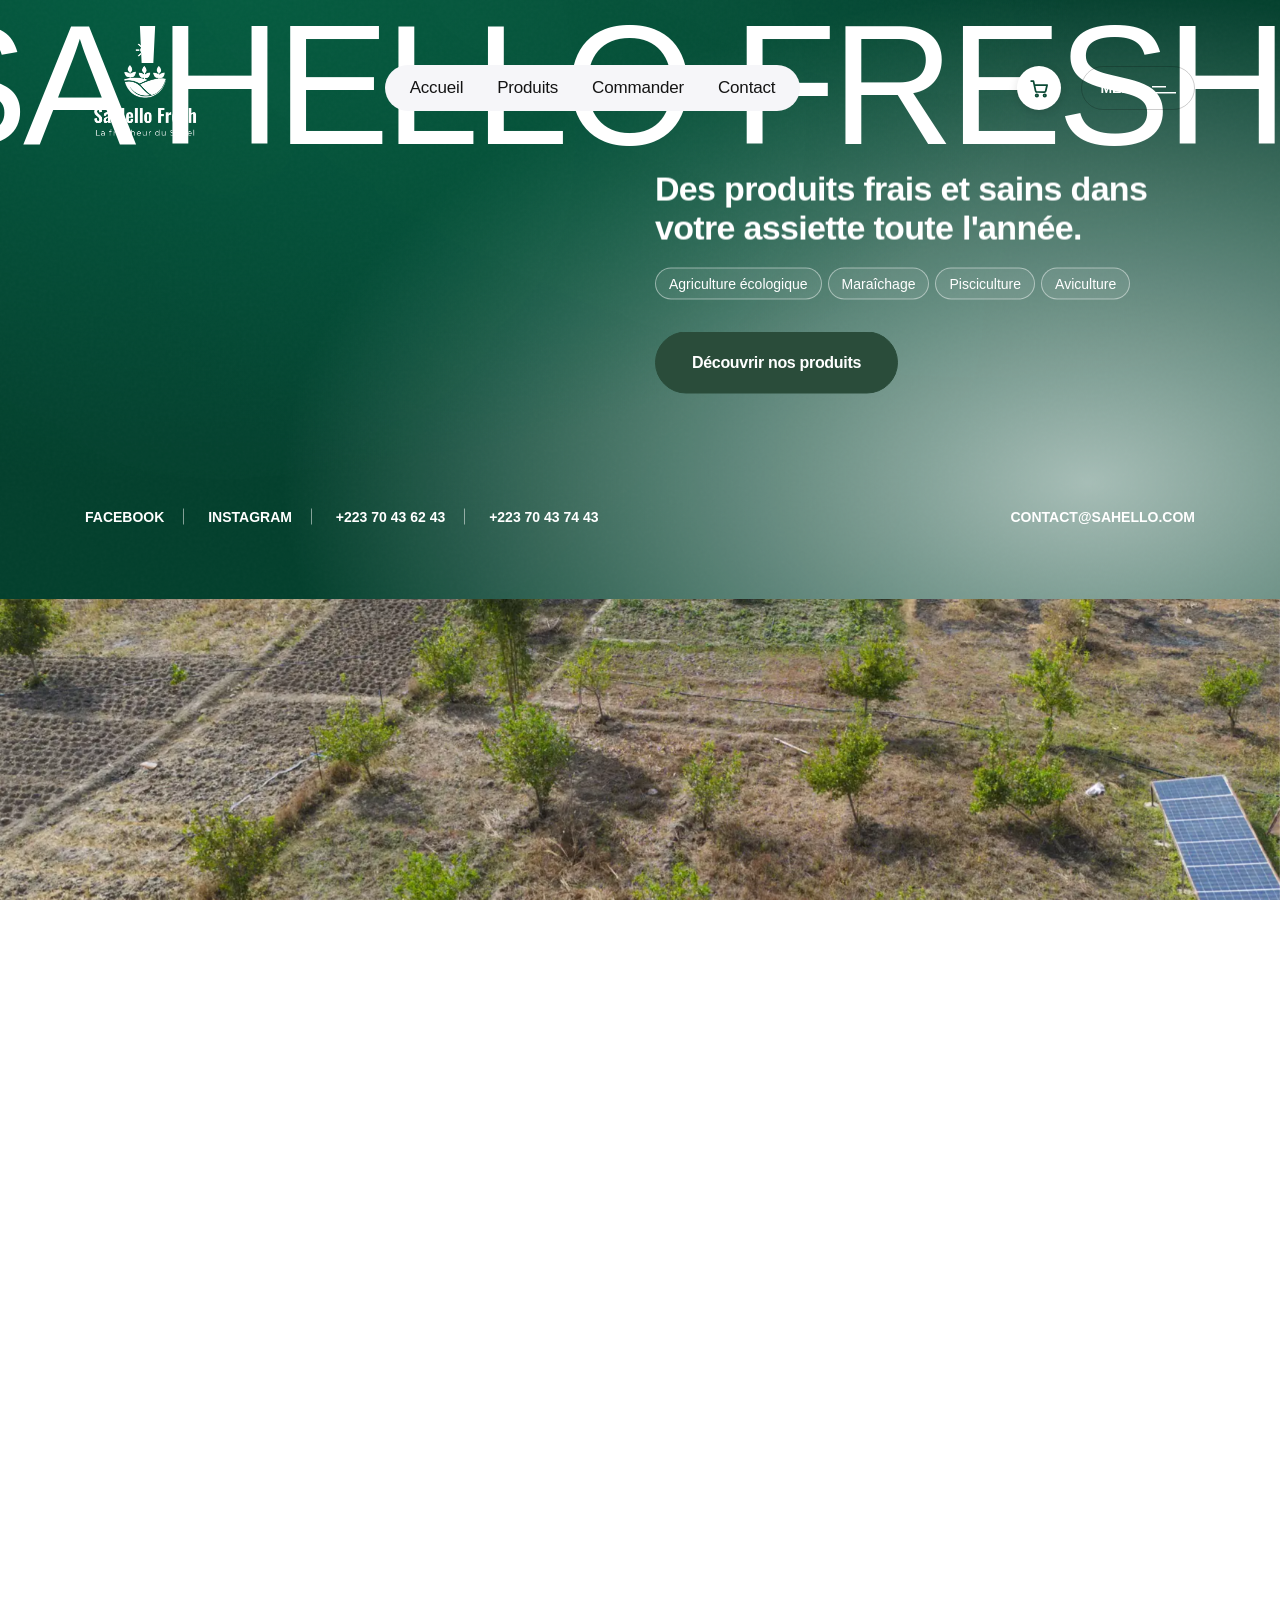
==== index.html @ 073e4e52 "Refonte des images et du mobile : cartes, galerie, Qui sommes-nous, navigation identique partout Co-" ====
<!doctype html>
<html class="no-js agntix-light" lang="zxx">

<head>

    <meta charset="utf-8">
    <meta http-equiv="x-ua-compatible" content="ie=edge">
    <title>Sa'Hello - Agro business, Marketing et Distribution</title>
    <meta name="description" content="">
    <meta name="viewport" content="width=device-width, initial-scale=1">

    <!-- Place favicon.ico in the root directory -->
    <link rel="shortcut icon" type="image/x-icon" href="assetsahello/logo/logoavecfond.png">

    <!-- CSS here -->
    <!-- CSS here -->
    <link rel="stylesheet" href="assets/css/bootstrap.css">
    <link rel="stylesheet" href="assets/css/slick.css">
    <link rel="stylesheet" href="assets/css/swiper-bundle.css">
    <link rel="stylesheet" href="assets/css/magnific-popup.css">
    <link rel="stylesheet" href="assets/css/font-awesome-pro.css">
    <link rel="stylesheet" href="assets/css/spacing.css">
    <link rel="stylesheet" href="assets/css/atropos.min.css">
    <link rel="stylesheet" href="assets/css/main.css">
    <!-- CSS here -->
    <!-- CSS here -->
    <style>
        .agntix-light,
        .agntix-light * {
            font-family: Helvetica, Arial, sans-serif !important;
        }
        .agntix-light .design-hero-area {
            position: relative;
            background: #003d2a !important;
            overflow: hidden;
        }
        .agntix-light .design-hero-area::before {
            content: '';
            position: absolute;
            inset: 0;
            background: 
                radial-gradient(ellipse 100% 100% at 15% 15%, rgba(0, 95, 65, 0.9) 0%, rgba(0, 95, 65, 0.4) 40%, transparent 70%),
                radial-gradient(ellipse 90% 90% at 85% 85%, rgba(237, 244, 242, 0.7) 0%, rgba(237, 244, 242, 0.3) 40%, transparent 70%),
                radial-gradient(ellipse 60% 60% at 50% 50%, rgba(0, 95, 65, 0.2) 0%, transparent 70%);
            pointer-events: none;
            z-index: 0;
        }
        .agntix-light .design-hero-area::after {
            content: '';
            position: absolute;
            inset: 0;
            background-image: url("data:image/svg+xml,%3Csvg viewBox='0 0 256 256' xmlns='http://www.w3.org/2000/svg'%3E%3Cfilter id='noise'%3E%3CfeTurbulence type='fractalNoise' baseFrequency='0.9' numOctaves='4' stitchTiles='stitch'/%3E%3CfeColorMatrix type='saturate' values='0'/%3E%3C/filter%3E%3Crect width='100%25' height='100%25' filter='url(%23noise)'/%3E%3C/svg%3E");
            opacity: 0.03;
            pointer-events: none;
            z-index: 1;
        }
        .agntix-light .design-hero-area .content,
        .agntix-light .design-hero-area .design-hero-circle-wrap,
        .agntix-light .design-hero-area .design-hero-ptb {
            position: relative;
            z-index: 2;
        }
        .agntix-light .design-hero-slide-text span,
        .agntix-light .design-hero-content p,
        .agntix-light .design-hero-social a {
            color: #FFFFFF !important;
        }
        .agntix-light .design-hero-social a:not(:last-child)::after {
            background-color: rgba(255, 255, 255, 0.5) !important;
        }
        .agntix-light .design-hero-circle-1,
        .agntix-light .design-hero-circle-2 {
            background-color: rgba(255, 255, 255, 0.1) !important;
        }
        .agntix-light .tp-header-2-area.header-black-style .tp-header-2-bar span {
            color: #FFFFFF !important;
        }
        .agntix-light .tp-header-2-area.header-black-style .tp-header-2-bar span i {
            background-color: #FFFFFF !important;
        }
        .agntix-light .design-project-thumb img {
            max-width: 75%;
            height: auto;
            object-fit: cover;
        }
        .agntix-light .tp-offcanvas-2-right-info-title,
        .agntix-light .tp-offcanvas-2-right-info-item label {
            color: #2A4C3A !important;
        }
        /* Offcanvas 2 - dégradé blanc-vert et couleurs Sa'Hello */
        .agntix-light .tp-offcanvas-2-area.offcanvas-2-white-bg .tp-offcanvas-2-bg.is-right {
            background: linear-gradient(135deg, #f0f9f7 0%, #d4ede6 50%, #a8e0d0 100%) !important;
        }
        .agntix-light .tp-offcanvas-2-right-info-item > a {
            color: #2A4C3A !important;
        }
        .agntix-light .tp-offcanvas-2-right-info-item > a:hover {
            color: #003d2a !important;
        }
        .agntix-light .tp-offcanvas-2-right-social a {
            color: #2A4C3A !important;
            border: 1px solid rgba(42, 76, 58, 0.3) !important;
        }
        .agntix-light .tp-offcanvas-2-right-social a:hover {
            color: #FFFFFF !important;
            background-color: #2A4C3A !important;
            border-color: #2A4C3A !important;
        }
        .agntix-light .tp-offcanvas-2-area.offcanvas-2-white-bg .tp-offcanvas-2-close-btn,
        .agntix-light .tp-offcanvas-2-area.offcanvas-2-white-bg .tp-offcanvas-2-close-btn .text {
            color: #2A4C3A !important;
        }
        .agntix-light .tp-offcanvas-2-area.offcanvas-2-white-bg .tp-offcanvas-menu > nav > ul > li > a:hover,
        .agntix-light .tp-offcanvas-2-area.offcanvas-2-white-bg .tp-offcanvas-menu .tp-submenu li a:hover {
            color: #2A4C3A !important;
        }
        /* Hero : accroche en gros caractères + activités en pastilles */
        .design-hero-content p.hero-accroche {
            font-size: 34px;
            font-weight: 700;
            line-height: 1.15;
            letter-spacing: -0.02em;
            margin-bottom: 20px;
            max-width: 520px;
        }
        .design-hero-content .hero-activites {
            list-style: none;
            padding: 0;
            margin: 0 0 32px;
            display: flex;
            flex-wrap: wrap;
            gap: 6px;
        }
        .agntix-light .design-hero-content .hero-activites li,
        .design-hero-content .hero-activites li {
            font-size: 14px;
            font-weight: 500;
            line-height: 1;
            color: #ffffff;
            padding: 8px 13px;
            border: 1px solid rgba(255, 255, 255, .45);
            border-radius: 999px;
            background: rgba(255, 255, 255, .08);
            white-space: nowrap;
        }
        @media (max-width: 991px) {
            .design-hero-content p.hero-accroche { font-size: 30px; }
        }
        /* Section Qui sommes-nous */
        .sh-about { padding: 140px 0 120px; background: #fff; }
        .sh-about-head { max-width: 860px; margin: 0 auto 70px; text-align: center; }
        .sh-about-eyebrow { display: inline-flex; align-items: center; gap: 10px; font-size: 13px; font-weight: 700; letter-spacing: .14em; text-transform: uppercase; color: #005f41; margin-bottom: 18px; }
        .sh-about-eyebrow::before, .sh-about-eyebrow::after { content: ""; width: 28px; height: 1px; background: currentColor; opacity: .5; }
        .sh-about-title { font-size: 52px; font-weight: 700; line-height: 1.05; letter-spacing: -0.03em; color: #0E0F11; margin-bottom: 26px; }
        .sh-about-title span { color: #005f41; white-space: nowrap; }
        .sh-about-lead { font-size: 22px; line-height: 1.5; color: #3b4440; margin: 0; }
        .sh-about-body { display: grid; grid-template-columns: 5fr 6fr; gap: 70px; align-items: start; }
        .sh-about-photo { position: relative; border-radius: 24px; overflow: hidden; aspect-ratio: 4 / 5; }
        .sh-about-photo img { width: 100%; height: 100%; object-fit: cover; display: block; }
        .sh-about-badge { position: absolute; left: 20px; bottom: 20px; background: rgba(255,255,255,.95); border-radius: 14px; padding: 12px 16px; font-size: 14px; line-height: 1.3; color: #0E0F11; }
        .sh-about-badge strong { display: block; font-size: 20px; color: #005f41; }
        .sh-about-text p { font-size: 18px; line-height: 1.7; color: #4a5450; margin-bottom: 22px; }
        .sh-about-band { margin-top: 80px; background: #005f41; color: #fff; border-radius: 28px; padding: 56px 64px; display: grid; grid-template-columns: auto 1fr; gap: 50px; align-items: center; }
        .sh-about-band h3 { font-size: 15px; font-weight: 700; letter-spacing: .14em; text-transform: uppercase; color: #bfe3d3; margin: 0; white-space: nowrap; }
        .sh-about-band p { font-size: 23px; line-height: 1.45; font-weight: 500; color: #fff; margin: 0; }
        .sh-about-sign { text-align: center; max-width: 760px; margin: 50px auto 0; font-size: 20px; font-style: italic; line-height: 1.5; color: #005f41; }
        @media (max-width: 991px) {
            .sh-about { padding: 90px 0 80px; }
            .sh-about-title { font-size: 40px; }
            .sh-about-lead { font-size: 19px; }
            .sh-about-body { grid-template-columns: 1fr; gap: 40px; }
            .sh-about-photo { aspect-ratio: 16 / 10; }
            .sh-about-band { grid-template-columns: 1fr; gap: 16px; padding: 40px; margin-top: 50px; }
            .sh-about-band p { font-size: 20px; }
        }
        @media (max-width: 767px) {
            .sh-about { padding: 70px 0 60px; }
            .sh-about-head { margin-bottom: 40px; }
            .sh-about-title { font-size: 34px; }
            .sh-about-lead { font-size: 17px; }
            .sh-about-text p { font-size: 16px; }
            .sh-about-band { padding: 30px 24px; border-radius: 20px; }
            .sh-about-band p { font-size: 18px; }
            .sh-about-sign { font-size: 17px; }
            .design-hero-content p.hero-accroche { font-size: 26px; }
            .design-hero-content .hero-activites li { font-size: 14px; padding: 8px 12px; }
        }
        /* titres des activités : jamais coupés au milieu d'un mot */
        .design-project-title { white-space: nowrap; font-size: clamp(40px, 5.6vw, 80px); }
        .design-project-title div { display: inline-block; }
        .design-project-content.sh-pisci { padding-left: 60px; }
        .design-hero-social a { white-space: nowrap; }
        @media (max-width: 1199px) { .design-project-content.sh-pisci { padding-left: 0; } }
        /* barre de navigation identique à la page Produits */
        .tp-header-inner-style .tp-header-14-bar-wrap .tp-header-8-bar:not(:hover) span {
            color: #FFFFFF !important;
        }
        .tp-header-inner-style .tp-header-14-bar-wrap .tp-header-8-bar:not(:hover) span svg path {
            fill: #FFFFFF !important;
        }
        .header-sticky.tp-header-inner-style .tp-header-menu > nav > ul > li > a {
            color: #2A4C3A !important;
        }
        .header-sticky.tp-header-inner-style .tp-header-dropdown nav ul li.has-dropdown::after {
            color: #2A4C3A !important;
        }
        .header-sticky.tp-header-inner-style .tp-header-14-bar-wrap .tp-header-8-bar span {
            color: #2A4C3A !important;
        }
        .header-sticky.tp-header-inner-style .tp-header-14-bar-wrap .tp-header-8-bar span svg path {
            fill: #2A4C3A !important;
        }
    </style>

    <link rel="stylesheet" href="assets/css/panier.css">
    <link rel="stylesheet" href="assets/css/sahello.css">
</head>

<body class="tp-magic-cursor">

    <!-- Begin magic cursor -->
    <div id="magic-cursor">
        <div id="ball"></div>
    </div>
    <!-- End magic cursor -->

    <!-- preloader -->

    <!-- preloader -->
    <div id="preloader">
        <h2 class="preloader-title">Sa'Hello Fresh</h2>
        <div class="preloader">
            <span></span>
            <span></span>
        </div>
    </div>
    <!-- preloader end  -->
    <!-- preloader end  -->

    <!-- back to top start -->
    <!-- back to top start -->
    <div class="back-to-top-wrapper">
        <button id="back_to_top" type="button" class="back-to-top-btn">
            <svg width="12" height="7" viewBox="0 0 12 7" fill="none" xmlns="http://www.w3.org/2000/svg">
                <path d="M11 6L6 1L1 6" stroke="currentColor" stroke-width="1.5" stroke-linecap="round" stroke-linejoin="round" />
            </svg>
        </button>
    </div>
    <!-- back to top end -->
    <!-- back to top end -->

    <!-- offcanvas area start -->

    <div class="tp-offcanvas-2-area p-relative offcanvas-2-white-bg">
        <div class="tp-offcanvas-2-bg is-left left-box"></div>
        <div class="tp-offcanvas-2-bg is-right right-box d-none d-md-block"></div>
        <div class="tp-offcanvas-2-wrapper">
            <div class="tp-offcanvas-2-left left-box">
                <div class="tp-offcanvas-2-left-wrap d-flex justify-content-between align-items-center">
                    <div class="tp-offcanvas-2-logo">
                        <a href="index.html">
                            <img class="logo-1" data-width="140" src="assetsahello/logo/logoblanc.png" alt="SA'HELLO">
                            <img class="logo-2" data-width="140" src="assetsahello/logo/logo1.png" alt="SA'HELLO">
                        </a>
                    </div>
                    <div class="tp-offcanvas-2-close d-md-none text-end">
                        <button class="tp-offcanvas-2-close-btn">
                            <span class="text">
                                <span>Fermez</span>
                            </span>
                            <span class="d-inline-block">
                                <span>
                                    <svg width="24" height="24" viewBox="0 0 24 24" fill="none" xmlns="http://www.w3.org/2000/svg">
                                        <rect width="32.621" height="1.00918" transform="matrix(0.704882 0.709325 -0.704882 0.709325 1.0061 0)" fill="currentcolor"></rect>
                                        <rect width="32.621" height="1.00918" transform="matrix(0.704882 -0.709325 0.704882 0.709325 0 23.2842)" fill="currentcolor"></rect>
                                    </svg>
                                </span>
                            </span>
                        </button>
                    </div>
                </div>
                <div class="tp-offcanvas-menu counter-row">
                    <nav></nav>
                </div>
            </div>
            <div class="tp-offcanvas-2-right right-box d-none d-md-block p-relative">
                <div class="tp-offcanvas-2-close text-end">
                    <button class="tp-offcanvas-2-close-btn">
                        <span class="text"><span>Fermez</span></span>
                        <span class="d-inline-block">
                            <span>
                                <svg width="38" height="38" viewBox="0 0 38 38" fill="none" xmlns="http://www.w3.org/2000/svg">
                                    <path d="M9.80859 9.80762L28.1934 28.1924" stroke="currentColor" stroke-width="1.5" stroke-linecap="round" stroke-linejoin="round"></path>
                                    <path d="M9.80859 28.1924L28.1934 9.80761" stroke="currentColor" stroke-width="1.5" stroke-linecap="round" stroke-linejoin="round"></path>
                                </svg>
                            </span>
                        </span>
                    </button>
                </div>
                <div class="tp-offcanvas-2-right-info-box mt-160">
                    <h4 class="tp-offcanvas-2-right-info-title">Nous contacter</h4>
                    <div class="tp-offcanvas-2-right-info-item">
                        <label class="mb-10">Téléphone</label>
                        <a class="tp-line-white" href="tel:+22370436243">+223 70 43 62 43</a><br>
                        <a class="tp-line-white" href="tel:+22370437443">+223 70 43 74 43</a>
                    </div>
                    <div class="tp-offcanvas-2-right-info-item">
                        <label class="mb-10">Email</label>
                        <a class="tp-line-white" href="mailto:contact@sahello.com">contact@sahello.com</a>
                    </div>
                    <div class="tp-offcanvas-2-right-info-item">
                        <label class="mb-10">Adresse</label>
                        <a class="tp-line-white" href="https://www.google.com/maps/search/Kati+Sananfara+Mali" target="_blank">
                            Kati Sananfara, Mali
                        </a>
                    </div>
                    <div class="tp-offcanvas-2-right-info-item">
                        <label class="mb-15">Suivez-nous</label>
                        <div class="tp-offcanvas-2-right-social">
                            <a href="https://www.facebook.com" target="_blank" rel="noopener">
                                <svg width="18" height="18" viewBox="0 0 18 18" fill="none" xmlns="http://www.w3.org/2000/svg">
                                    <path d="M16.9992 10.0108C16.2577 9.8718 15.4952 9.79934 14.717 9.79934C10.4351 9.79934 6.6267 11.9933 4.19922 15.3993M14.6 3.3986C12.0964 6.33251 8.33431 8.19855 4.12769 8.19855C3.05149 8.19855 2.00438 8.07641 1 7.84551M11.0942 17C11.2947 16.0289 11.4 15.023 11.4 13.9926C11.4 8.93984 8.86746 4.47731 5 1.80018M17 8.99906C17 13.4173 13.4183 16.999 9 16.999C4.58172 16.999 1 13.4173 1 8.99906C1 4.58083 4.58172 0.999146 9 0.999146C13.4183 0.999146 17 4.58083 17 8.99906Z" stroke="currentcolor" stroke-width="1.5" stroke-linejoin="round" />
                                </svg>
                            </a>
                            <a href="https://www.instagram.com" target="_blank" rel="noopener">
                                <svg width="14" height="13" viewBox="0 0 14 13" fill="none" xmlns="http://www.w3.org/2000/svg">
                                    <path fill-rule="evenodd" clip-rule="evenodd" d="M4.41177 0H0L5.23083 7.06953L0.334618 13H2.59681L6.29998 8.51461L9.58823 12.9588H14L8.6172 5.68381L8.62673 5.69636L13.2614 0.0825854H10.9992L7.55741 4.25145L4.41177 0ZM2.43522 1.2381H3.80866L11.5648 11.7206H10.1913L2.43522 1.2381Z" fill="currentcolor" />
                                </svg>
                            </a>
                            <a href="https://twitter.com" target="_blank" rel="noopener">
                                <svg width="17" height="17" viewBox="0 0 17 17" fill="none" xmlns="http://www.w3.org/2000/svg">
                                    <path d="M12.8438 5.15771C13.396 5.15771 13.8438 4.71 13.8438 4.15771C13.8438 3.60543 13.396 3.15771 12.8438 3.15771V5.15771ZM12.8348 3.15771C12.2825 3.15771 11.8348 3.60543 11.8348 4.15771C11.8348 4.71 12.2825 5.15771 12.8348 5.15771V3.15771ZM8.5 15C6.70396 15 5.45753 14.9979 4.51848 14.8716C3.60819 14.7492 3.13786 14.5269 2.80546 14.1945L1.39124 15.6088C2.15719 16.3747 3.11992 16.7016 4.25198 16.8538C5.35528 17.0021 6.7605 17 8.5 17V15ZM0 8.5C0 10.2395 -0.00212373 11.6447 0.146211 12.748C0.298413 13.8801 0.625299 14.8428 1.39124 15.6088L2.80546 14.1945C2.47305 13.8621 2.25076 13.3918 2.12838 12.4815C2.00212 11.5425 2 10.296 2 8.5H0ZM15 8.5C15 10.296 14.9979 11.5425 14.8716 12.4815C14.7492 13.3918 14.5269 13.8621 14.1945 14.1945L15.6088 15.6088C16.3747 14.8428 16.7016 13.8801 16.8538 12.748C17.0021 11.6447 17 10.2395 17 8.5H15ZM8.5 17C10.2395 17 11.6447 17.0021 12.748 16.8538C13.8801 16.7016 14.8428 16.3747 15.6088 15.6088L14.1945 14.1945C13.8621 14.5269 13.3918 14.7492 12.4815 14.8716C11.5425 14.9979 10.296 15 8.5 15V17ZM8.5 2C10.296 2 11.5425 2.00212 12.4815 2.12838C13.3918 2.25076 13.8621 2.47305 14.1945 2.80546L15.6088 1.39124C14.8428 0.625299 13.8801 0.298413 12.748 0.146211C11.6447 -0.00212374 10.2395 0 8.5 0V2ZM17 8.5C17 6.7605 17.0021 5.35528 16.8538 4.25198C16.7016 3.11992 16.3747 2.15719 15.6088 1.39124L14.1945 2.80546C14.5269 3.13786 14.7492 3.60819 14.8716 4.51848C14.9979 5.45753 15 6.70396 15 8.5H17ZM8.5 0C6.7605 0 5.35528 -0.00212374 4.25198 0.146211C3.11992 0.298413 2.15719 0.625299 1.39124 1.39124L2.80546 2.80546C3.13786 2.47305 3.60819 2.25076 4.51848 2.12838C5.45753 2.00212 6.70396 2 8.5 2V0ZM2 8.5C2 6.70396 2.00212 5.45753 2.12838 4.51848C2.25076 3.60819 2.47305 3.13786 2.80546 2.80546L1.39124 1.39124C0.625299 2.15719 0.298413 3.11992 0.146211 4.25198C-0.00212373 5.35528 0 6.7605 0 8.5H2ZM11.0545 8.50136C11.0545 9.91114 9.91163 11.054 8.50185 11.054V13.054C11.0162 13.054 13.0545 11.0157 13.0545 8.50136H11.0545ZM8.50185 11.054C7.09207 11.054 5.94922 9.91114 5.94922 8.50136H3.94922C3.94922 11.0157 5.9875 13.054 8.50185 13.054V11.054ZM5.94922 8.50136C5.94922 7.09158 7.09207 5.94873 8.50185 5.94873V3.94873C5.9875 3.94873 3.94922 5.98701 3.94922 8.50136H5.94922ZM8.50185 5.94873C9.91163 5.94873 11.0545 7.09158 11.0545 8.50136H13.0545C13.0545 5.98701 11.0162 3.94873 8.50185 3.94873V5.94873ZM12.8438 3.15771H12.8348V5.15771H12.8438V3.15771Z" fill="currentcolor" />
                                </svg>
                            </a>
                        </div>
                    </div>
                </div>
            </div>
        </div>
    </div>
    <!-- offcanvas area end -->

    <!-- header area start -->
    <div id="header-sticky" class="tp-header-area tp-header-inner-style tp-header-ptb tp-header-blur sticky-white-bg header-transparent mt-30 @@class">
        <div class="container container-1830">
            <div class="row align-items-center">
                <div class="col-xl-2 col-lg-6 col-6">
                    <div class="tp-header-logo">
                        <a href="index.html">
                            <img data-width="120" class="logo-white" src="assetsahello/logo/logoblanc.png" alt="">
                            <img data-width="120" class="logo-black d-none" src="assetsahello/logo/logo1.png" alt="">
                        </a>
                    </div>
                </div>
                <div class="col-xl-7 d-none d-xl-block">
                    <div class="tp-header-box text-center">
                        <div class="tp-header-menu tp-header-dropdown dropdown-white-bg">
                            <nav class="tp-mobile-menu-active">
                                <ul>
                                    <li><a href="index.html">Accueil</a></li>
                                    <li><a href="produits.html">Produits</a></li>
                                    <li><a href="commander.html">Commander</a></li>
                                    <li><a href="contact.html">Contact</a></li>
                                </ul>
                            </nav>
                        </div>
                    </div>
                </div>
                <div class="col-xl-3 col-lg-6 col-6">
                    <div class="tp-header-right text-end">
                        <div class="sh-hactions">
                            <a class="sh-hcart" href="commander.html#panier" aria-label="Panier"><svg viewBox="0 0 24 24" fill="none" stroke="currentColor" stroke-width="2" stroke-linecap="round" stroke-linejoin="round" aria-hidden="true"><circle cx="9" cy="20" r="1.4"/><circle cx="18" cy="20" r="1.4"/><path d="M2.5 3.5h2.6l2.4 11.2a1.6 1.6 0 0 0 1.6 1.3h8.4a1.6 1.6 0 0 0 1.6-1.2l1.6-6.8H6.2"/></svg><span class="sh-hcart-n" hidden>0</span></a>
                        </div>
                        <div class="tp-header-14-bar-wrap ml-20">
                            <button class="tp-header-8-bar tp-offcanvas-open-btn">
                                <span>Menu</span>
                                <span>
                                    <svg width="24" height="8" viewBox="0 0 24 8" fill="none" xmlns="http://www.w3.org/2000/svg">
                                        <path d="M0 0H14V1.5H0V0Z" fill="currentcolor" />
                                        <path d="M0 6H24V7.5H0V6Z" fill="currentcolor" />
                                    </svg>
                                </span>
                            </button>
                        </div>
                    </div>
                </div>
            </div>
        </div>
    </div>
    <!-- header area end -->


    <div id="smooth-wrapper">
        <div id="smooth-content">

            <main>

                <!-- hero area start -->
                <div id="top" class="design-hero-area p-relative fix white-bg">
                    <div class="content z-index-2 d-none d-md-block">
                        <div class="content__img">
                            <div class="content__img-inner" style="background-image:url(assetsahello/photos/trail-01.webp)"></div>
                        </div>
                        <div class="content__img">
                            <div class="content__img-inner" style="background-image:url(assetsahello/photos/trail-02.webp)"></div>
                        </div>
                        <div class="content__img">
                            <div class="content__img-inner" style="background-image:url(assetsahello/photos/trail-03.webp)"></div>
                        </div>
                        <div class="content__img">
                            <div class="content__img-inner" style="background-image:url(assetsahello/photos/trail-04.webp)"></div>
                        </div>
                        <div class="content__img">
                            <div class="content__img-inner" style="background-image:url(assetsahello/photos/trail-05.webp)"></div>
                        </div>
                        <div class="content__img">
                            <div class="content__img-inner" style="background-image:url(assetsahello/photos/trail-06.webp)"></div>
                        </div>
                        <div class="content__img">
                            <div class="content__img-inner" style="background-image:url(assetsahello/photos/trail-07.webp)"></div>
                        </div>
                        <div class="content__img">
                            <div class="content__img-inner" style="background-image:url(assetsahello/photos/trail-08.webp)"></div>
                        </div>
                        <div class="content__img">
                            <div class="content__img-inner" style="background-image:url(assetsahello/photos/trail-09.webp)"></div>
                        </div>
                        <div class="content__img">
                            <div class="content__img-inner" style="background-image:url(assetsahello/photos/trail-10.webp)"></div>
                        </div>
                        <div class="content__img">
                            <div class="content__img-inner" style="background-image:url(assetsahello/photos/trail-11.webp)"></div>
                        </div>
                        <div class="content__img">
                            <div class="content__img-inner" style="background-image:url(assetsahello/photos/trail-12.webp)"></div>
                        </div>
                        <div class="content__img">
                            <div class="content__img-inner" style="background-image:url(assetsahello/photos/trail-13.webp)"></div>
                        </div>
                        <div class="content__img">
                            <div class="content__img-inner" style="background-image:url(assetsahello/photos/trail-14.webp)"></div>
                        </div>
                        <div class="content__img">
                            <div class="content__img-inner" style="background-image:url(assetsahello/photos/trail-15.webp)"></div>
                        </div>
                        <div class="content__img">
                            <div class="content__img-inner" style="background-image:url(assetsahello/photos/trail-16.webp)"></div>
                        </div>
                        <div class="content__img">
                            <div class="content__img-inner" style="background-image:url(assetsahello/photos/trail-17.webp)"></div>
                        </div>
                    </div>
                    <div class="design-hero-circle-wrap">
                        <span class="design-hero-circle-1 "></span>
                        <span class="design-hero-circle-2 d-none d-md-block"></span>
                    </div>
                    <div class="design-hero-ptb">
                        <div class="design-hero-wrap z-index-5 tp_fade_anim" data-delay=".3">
                            <div class="swiper-container design-hero-slide-active">
                                <div class="swiper-wrapper slide-transtion">
                                    <div class="swiper-slide">
                                        <div class="design-hero-slide-text">
                                            <span>SA'HELLO FRESH<i>.</i></span>
                                        </div>
                                    </div>
                                    <div class="swiper-slide">
                                        <div class="design-hero-slide-text">
                                            <span>SA'HELLO FRESH<i>.</i></span>
                                        </div>
                                    </div>
                                    <div class="swiper-slide">
                                        <div class="design-hero-slide-text">
                                            <span>SA'HELLO FRESH<i>.</i></span>
                                        </div>
                                    </div>
                                </div>
                            </div>
                        </div>
                        <div class="design-hero-content-wrap mb-110 z-index-5">
                            <div class="container container-1230">
                                <div class="row">
                                    <div class="offset-xl-6 offset-lg-5 col-xl-6 col-lg-7">
                                        <div class="design-hero-content tp_text_anim">
                                            <p class="hero-accroche">
                                                Des produits frais et sains dans votre assiette toute l'année.
                                            </p>
                                            <ul class="hero-activites">
                                                <li>Agriculture écologique</li>
                                                <li>Maraîchage</li>
                                                <li>Pisciculture</li>
                                                <li>Aviculture</li>
                                            </ul>
                                            <div class="tp_fade_anim" data-delay=".7" data-fade-from="top" data-ease="bounce">
                                                <a class="tp-btn-sky-border solid-bg" href="produits.html">Découvrir nos produits</a>
                                            </div>
                                        </div>
                                    </div>
                                </div>
                            </div>
                        </div>
                        <div class="design-hero-info-wrap z-index-5">
                            <div class="container container-1680">
                                <div class="row">
                                    <div class="col-xl-6 col-lg-6 col-md-6 tp_fade_anim" data-delay=".3" data-on-scroll="3">
                                        <div class="design-hero-social">
                                            <a href="#">Facebook</a>
                                            <a href="#">Instagram</a>
                                            <a href="tel:+22370436243">+223 70 43 62 43</a>
                                            <a href="tel:+22370437443">+223 70 43 74 43</a>
                                        </div>
                                    </div>
                                    <div class="col-xl-6 col-lg-6 col-md-6 tp_fade_anim" data-delay=".5" data-on-scroll="3">
                                        <div class="design-hero-social text-md-end">
                                            <a class="tp-line-white" href="mailto:contact@sahello.com">contact@sahello.com</a>
                                        </div>
                                    </div>
                                </div>
                            </div>
                        </div>
                    </div>
                </div>
                <!-- hero area end -->

                <!-- banner area start -->
                <div class="design-video-area">
                    <div class="design-video-thumb">
                        <img class="w-100" data-speed=".7" src="assetsahello/photos/accueil-ferme.webp" alt="La ferme SA'HELLO à Dio Ba vue du ciel" width="1920" height="1047">
                    </div>
                </div>
                <!-- banner area end -->

                <!-- project area start -->
                <section class="shx-section" id="nos-produits">
                    <div class="container container-1230">
                        <div class="shx-head">
                            <div>
                                <p class="shx-kicker">Nos activités</p>
                                <h2 class="shx-h2">Ce que nous <span>produisons</span></h2>
                                <p class="shx-intro">Agriculture écologique à Dio Ba. Légumes frais, volaille, poisson&nbsp;: des produits sains toute l'année.</p>
                            </div>
                            <a class="shx-btn contour" href="produits.html">Tous nos produits <svg viewBox="0 0 24 24" fill="none" stroke="currentColor" stroke-width="2" stroke-linecap="round" stroke-linejoin="round" aria-hidden="true"><path d="M5 12h14M13 6l6 6-6 6"/></svg></a>
                        </div>
                        <div class="shx-cards">
                            <article class="shx-card">
                                <a class="shx-card-img" href="produits.html"><img src="assetsahello/photos/carte-agriculture.webp" alt="Deux membres de l'équipe SA'HELLO devant un arbre fruitier" width="900" height="675" loading="lazy"></a>
                                <div class="shx-card-body">
                                    <h3 class="shx-card-title"><a href="produits.html">Agriculture</a></h3>
                                    <p class="shx-card-text">Légumes, fruits et céréales</p>
                                    
                                    <a class="shx-card-link" href="produits.html">Découvrir <svg viewBox="0 0 24 24" fill="none" stroke="currentColor" stroke-width="2" stroke-linecap="round" stroke-linejoin="round" aria-hidden="true"><path d="M5 12h14M13 6l6 6-6 6"/></svg></a>
                                </div>
                            </article>
                            <article class="shx-card">
                                <a class="shx-card-img" href="produits.html"><img src="assetsahello/photos/carte-pisciculture.webp" alt="Bassin piscicole de la ferme SA'HELLO" width="900" height="675" loading="lazy"></a>
                                <div class="shx-card-body">
                                    <h3 class="shx-card-title"><a href="produits.html">Pisciculture</a></h3>
                                    <p class="shx-card-text">Tilapias, poissons-chats — Frais ou fumé</p>
                                    
                                    <a class="shx-card-link" href="produits.html">Découvrir <svg viewBox="0 0 24 24" fill="none" stroke="currentColor" stroke-width="2" stroke-linecap="round" stroke-linejoin="round" aria-hidden="true"><path d="M5 12h14M13 6l6 6-6 6"/></svg></a>
                                </div>
                            </article>
                            <article class="shx-card">
                                <a class="shx-card-img" href="produits.html"><img src="assetsahello/photos/carte-elevage.webp" alt="Poussins de l'élevage SA'HELLO" width="900" height="675" loading="lazy"></a>
                                <div class="shx-card-body">
                                    <h3 class="shx-card-title"><a href="produits.html">Élevage</a></h3>
                                    <p class="shx-card-text">Volaille fraîche et fumée, œufs et viande</p>
                                    
                                    <a class="shx-card-link" href="produits.html">Découvrir <svg viewBox="0 0 24 24" fill="none" stroke="currentColor" stroke-width="2" stroke-linecap="round" stroke-linejoin="round" aria-hidden="true"><path d="M5 12h14M13 6l6 6-6 6"/></svg></a>
                                </div>
                            </article>
                        </div>
                    </div>
                </section>
                <!-- project area end -->

                <!-- galerie start -->
                <section class="shx-section creme" id="la-ferme">
                    <div class="container container-1230">
                        <div class="shx-head">
                            <div>
                                <p class="shx-kicker">La ferme</p>
                                <h2 class="shx-h2">La ferme <span>en images</span></h2>
                            </div>
                        </div>
                        <div class="shx-galerie">
                            <figure class="grand"><img src="assetsahello/photos/galerie-ferme.webp" alt="La ferme SA'HELLO à Dio Ba vue du ciel" loading="lazy"><figcaption>Dio Ba, vue du ciel</figcaption></figure>
                            <figure><img src="assetsahello/photos/galerie-equipe.webp" alt="L'équipe SA'HELLO" loading="lazy"><figcaption>L'équipe</figcaption></figure>
                            <figure><img src="assetsahello/photos/galerie-bissap.webp" alt="Bissap de la ferme" loading="lazy"><figcaption>Bissap</figcaption></figure>
                            <figure><img src="assetsahello/photos/galerie-volaille.webp" alt="Un membre de l'équipe avec une poule" loading="lazy"><figcaption>Élevage</figcaption></figure>
                            <figure><img src="assetsahello/photos/galerie-papayes.webp" alt="Papayes de la ferme" loading="lazy"><figcaption>Papayes</figcaption></figure>
                        </div>
                    </div>
                </section>
                <!-- galerie end -->

                <!-- qui sommes-nous start -->
                <section class="sh-about" id="qui-sommes-nous">
                    <div class="container container-1230">
                        <div class="sh-about-head">
                            <span class="sh-about-eyebrow">À propos</span>
                            <h2 class="sh-about-title">Qui <span>sommes-nous&nbsp;?</span></h2>
                            <p class="sh-about-lead">
                                SA'HELLO est né d'un rêve&nbsp;: celui de faire de la terre une source durable de richesse, de contribuer à l'autonomisation des femmes et de participer au développement d'une agriculture locale plus forte et mieux valorisée.
                            </p>
                        </div>

                        <div class="sh-about-body">
                            <div class="sh-about-photo">
                                <img src="assetsahello/photos/apropos.webp" alt="Réunion avec les femmes partenaires de SA'HELLO" width="1100" height="825" loading="lazy">
                                <div class="sh-about-badge"><strong>Dio Ba, Mali</strong>Agriculture locale &amp; écologique</div>
                            </div>
                            <div class="sh-about-text">
                                <p>
                                    Tout a commencé avec nos propres moyens, portés par une conviction simple&nbsp;: les richesses de notre terre méritent d'être mieux exploitées et accessibles au plus grand nombre. Aujourd'hui, nous souhaitons aller plus loin, toucher davantage de foyers et de commerces maliens, avec l'ambition de faire rayonner notre initiative à l'échelle de la sous-région.
                                </p>
                                <p>
                                    Chez SA'HELLO, nous croyons que bien se nourrir ne devrait être ni un luxe ni une contrainte financière. Dans un contexte où le coût de la vie pèse de plus en plus sur les ménages, nous voulons rendre les produits de qualité, sains pour les consommateurs et respectueux de l'environnement, accessibles à des prix abordables. Nous sommes convaincus que l'alimentation ne devrait pas absorber l'essentiel du budget d'un foyer.
                                </p>
                                <div class="sh-about-plus" id="sh-about-plus">
                                <p>
                                    Mais notre engagement ne s'arrête pas aux consommateurs. Il concerne également celles et ceux qui cultivent la terre. Trop souvent, faute de solutions adaptées de stockage, de conservation et de commercialisation, les producteurs sont contraints de brader leurs récoltes et de vendre à des prix qui ne reflètent pas la valeur de leur travail.
                                </p>
                                <p>
                                    Nous voulons contribuer à changer cette réalité en créant un lien plus direct et plus équitable entre producteurs et consommateurs&nbsp;: mieux valoriser les récoltes, offrir de meilleurs débouchés aux agriculteurs et proposer aux foyers des produits locaux de qualité à des prix raisonnables.
                                </p>
                                </div>
                                <button type="button" class="sh-about-toggle" aria-expanded="false" aria-controls="sh-about-plus"><span>Lire la suite</span> <svg viewBox="0 0 24 24" fill="none" stroke="currentColor" stroke-width="2" stroke-linecap="round" stroke-linejoin="round" aria-hidden="true"><path d="M6 9l6 6 6-6"/></svg></button>
                            </div>
                        </div>

                        <div class="sh-about-band">
                            <h3>Notre ambition</h3>
                            <p>Construire un modèle dans lequel les producteurs vivent dignement de leur travail, les consommateurs accèdent à une alimentation saine et abordable, et les richesses de notre terre deviennent un véritable moteur de développement pour nos communautés.</p>
                        </div>

                        <p class="sh-about-sign">SA'HELLO, c'est notre manière de croire au potentiel de notre terre et en celles et ceux qui la font vivre.</p>
                    </div>
                </section>
                <!-- qui sommes-nous end -->

                <!-- choose area start -->
                <div class="design-choose-area design-choose-2-style title-box pt-160 pb-120">
                    <div class="container container-1680">
                        <div class="row justify-content-center">
                            <div class="col-xl-5">
                                <div class="design-choose-title-box text-center mb-80">
                                    <p>
                                        Depuis 2022, SA'HELLO s'engage
                                        à rapprocher le producteur
                                        du consommateur avec des
                                        produits frais, sains et
                                        une agriculture écologique au cœur de notre démarche
                                    </p>
                                </div>
                            </div>
                        </div>
                        <div class="design-choose-item-wrap">
                            <div class="row justify-content-center">
                                <div class="col-xl-9">
                                    <div class="row">
                                        <div class="col-xl-6">
                                            <div class="design-choose-item design-choose-item-1 mb-30">
                                                <span>10<i> ha</i></span>
                                                <p>Concession rurale à Dio Ba, <br> cercle de Kati, région de Koulikoro</p>
                                            </div>
                                        </div>
                                        <div class="col-xl-6">
                                            <div class="design-choose-item design-choose-item-2 mb-30">
                                                <span>5<i>+</i></span>
                                                <p>Employés permanents dédiés <br> à la production et à la qualité</p>
                                            </div>
                                        </div>
                                    </div>
                                </div>
                            </div>
                        </div>
                        <div class="design-choose-item-wrap">
                            <div class="row justify-content-center">
                                <div class="col-xl-9">
                                    <div class="row">
                                        <div class="col-xl-6">
                                            <div class="design-choose-item design-choose-item-1 mb-30">
                                                <span>2<i> ha</i></span>
                                                <p>Actuellement exploités avec système d’irrigation solaire et arrosage goutte à goutte.</p>
                                            </div>
                                        </div>
                                        <div class="col-xl-6">
                                            <div class="design-choose-item design-choose-item-2 mb-30">
                                                <span>45<i> km</i></span>
                                                <p>De Bamako — marché potentiel <br> pour nos produits frais</p>
                                            </div>
                                        </div>
                                    </div>
                                </div>
                            </div>
                        </div>
                    </div>
                </div>
                <!-- choose area end -->

                <!-- service area start -->
                <div class="design-service-area pt-100 pb-140">
                    <div class="container container-1680">
                        <div class="row">
                            <div class="col-xl-12">
                                <div class="design-service-big-text text-center mb-120">
                                    <h4 class="tp_text_invert_2">nos activités</h4>
                                </div>
                            </div>
                        </div>
                        <div class="row gx-20">
                            <div class="col-xxl-5 col-xl-3">
                                <div class="design-service-left d-none d-xl-block">
                                    <span>ce que nous produisons</span>
                                </div>
                            </div>
                            <div class="col-xxl-7 col-xl-9">
                                <div class="design-service-right">
                                    <div class="accordion design-service-accordion" id="accordionExample">
                                        <div class="accordion-items">
                                            <h2 class="accordion-header">
                                                <button class="accordion-buttons" type="button" data-bs-toggle="collapse" data-bs-target="#collapseOne" aria-expanded="true" aria-controls="collapseOne">
                                                    <span>[ 01 ]</span>
                                                    <i>Maraîchage</i>
                                                    <img class="design-service-img d-none d-md-block" src="assetsahello/photos/service-agriculture.webp" loading="lazy" alt="Maraîchage SA'HELLO">
                                                </button>
                                            </h2>
                                            <div id="collapseOne" class="accordion-collapse collapse show" data-bs-parent="#accordionExample">
                                                <div class="accordion-body">
                                                    <p>Production de légumes frais en agriculture écologique : tomate, gombo, <br> oignons frais, aubergines, piment. Engrais organiques et compost pour des produits sains.</p>
                                                    <div class="design-service-category">
                                                        <a href="#">Tomate</a>
                                                        <a href="#">Gombo</a>
                                                        <a href="#">Oignons</a>
                                                        <a href="#">Aubergines</a>
                                                        <a href="#">Piment</a>
                                                    </div>
                                                </div>
                                            </div>
                                        </div>
                                        <div class="accordion-items">
                                            <h2 class="accordion-header">
                                                <button class="accordion-buttons collapsed" type="button" data-bs-toggle="collapse" data-bs-target="#collapseTwo" aria-expanded="false" aria-controls="collapseTwo">
                                                    <span>[ 02 ]</span>
                                                    <i>Pisciculture</i>
                                                    <img class="design-service-img d-none d-md-block" src="assetsahello/photos/service-pisciculture.webp" loading="lazy" alt="Pisciculture SA'HELLO">
                                                </button>
                                            </h2>
                                            <div id="collapseTwo" class="accordion-collapse collapse" data-bs-parent="#accordionExample">
                                                <div class="accordion-body">
                                                    <p>Élevage de tilapias et poissons-chats. Production de poisson fumé <br> pour une conservation optimale. Qualité locale et traçabilité garanties.</p>
                                                    <div class="design-service-category">
                                                        <a href="#">Tilapias</a>
                                                        <a href="#">Poisson-chat</a>
                                                        <a href="#">Poisson fumé</a>
                                                    </div>
                                                </div>
                                            </div>
                                        </div>
                                        <div class="accordion-items">
                                            <h2 class="accordion-header">
                                                <button class="accordion-buttons collapsed" type="button" data-bs-toggle="collapse" data-bs-target="#collapseThree" aria-expanded="false" aria-controls="collapseThree">
                                                    <span>[ 03 ]</span>
                                                    <i>Aviculture</i>
                                                    <img class="design-service-img d-none d-md-block" src="assetsahello/photos/service-elevage.webp" loading="lazy" alt="Aviculture SA'HELLO">
                                                </button>
                                            </h2>
                                            <div id="collapseThree" class="accordion-collapse collapse" data-bs-parent="#accordionExample">
                                                <div class="accordion-body">
                                                    <p>Production de volaille fraîche et fumée, ainsi que des œufs. <br> Élevage local avec une chaîne courte jusqu'au consommateur.</p>
                                                    <div class="design-service-category">
                                                        <a href="#">Volaille fraîche</a>
                                                        <a href="#">Volaille fumée</a>
                                                        <a href="#">Œufs</a>
                                                    </div>
                                                </div>
                                            </div>
                                        </div>
                                        <div class="accordion-items">
                                            <h2 class="accordion-header">
                                                <button class="accordion-buttons collapsed" type="button" data-bs-toggle="collapse" data-bs-target="#collapseFour" aria-expanded="false" aria-controls="collapseFour">
                                                    <span>[ 04 ]</span>
                                                    <i>Transformation</i>
                                                    <img class="design-service-img d-none d-md-block" src="assetsahello/photos/service-transformation.webp" loading="lazy" alt="Transformation SA'HELLO">
                                                </button>
                                            </h2>
                                            <div id="collapseFour" class="accordion-collapse collapse" data-bs-parent="#accordionExample">
                                                <div class="accordion-body">
                                                    <p>Valorisation des produits agricoles : miel naturel, beurre de karité, <br> transformation des légumes. Conservation et qualité pour une consommation durable.</p>
                                                    <div class="design-service-category">
                                                        <a href="#">Miel</a>
                                                        <a href="#">Beurre de karité</a>
                                                        <a href="#">Produits transformés</a>
                                                    </div>
                                                </div>
                                            </div>
                                        </div>
                                    </div>
                                </div>
                            </div>
                        </div>
                    </div>
                </div>
                <!-- service area end -->


            </main>

            <footer>

                <div class="design-footer-area pt-150">
                    <div class="container container-1680">
                        <div class="design-footer-top-wrap pb-50">
                            <div class="row align-items-end">
                                <div class="col-lg-7">
                                    <div class="design-footer-top-text">
                                        <h4 class="tp-section-title-dirtyline title-box">
                                            <span class="tp-text-right-scroll tp_text_invert_2">Sa'Hello</span><br>
                                            <span class="tp-text-left-scroll tp_text_invert_2">Fresh!</span>
                                        </h4>
                                    </div>
                                </div>
                                <div class="col-lg-5">
                                    <div class="design-footer-top-btn text-start text-lg-end">
                                        <a class="tp-btn-sky-border solid-bg" href="contact.html">Contactez-nous!</a>
                                    </div>
                                </div>
                            </div>
                        </div>
                        <div class="design-footer-middle pt-55">
                            <div class="row align-items-center">
                                <div class="col-xl-4 col-lg-5 col-md-6">
                                    <div class="design-footer-widget design-footer-col-1 pb-60">
                                        <h4 class="design-footer-widget-title">Nous écrire</h4>
                                        <div class="design-footer-widget-input p-relative">
                                            <input type="text" placeholder="Votre adresse email">
                                            <span class="design-footer-widget-input-icon">
                                                <svg width="17" height="14" viewBox="0 0 17 14" fill="none" xmlns="http://www.w3.org/2000/svg">
                                                    <path d="M16 2.5C16 1.675 15.325 1 14.5 1H2.5C1.675 1 1 1.675 1 2.5M16 2.5V11.5C16 12.325 15.325 13 14.5 13H2.5C1.675 13 1 12.325 1 11.5V2.5M16 2.5L8.5 7.75L1 2.5" stroke="white" stroke-width="2" stroke-linecap="round" stroke-linejoin="round" />
                                                </svg>
                                            </span>
                                        </div>
                                    </div>
                                </div>
                                <div class="col-xl-8 col-lg-7 col-md-6">
                                    <div class="design-footer-right pb-60">
                                        <div class="row align-items-center">
                                            <div class="col-xl-4">
                                                <div class="design-footer-widget design-footer-col-2">
                                                    <h4 class="design-footer-widget-title sm">Appelez-nous</h4>
                                                    <div class="design-footer-widget-info">
                                                        <a class="tp-line-white" href="tel:+22370436243">+223 70 43 62 43</a><br>
                        <a class="tp-line-white" href="tel:+22370437443">+223 70 43 74 43</a>
                                                    </div>
                                                </div>
                                            </div>
                                            <div class="col-xl-4">
                                                <div class="design-footer-widget design-footer-col-3">
                                                    <h4 class="design-footer-widget-title sm">Écrivez-nous</h4>
                                                    <div class="design-footer-widget-info">
                                                        <a class="tp-line-white" href="mailto:contact@sahello.com">contact@sahello.com</a>
                                                    </div>
                                                </div>
                                            </div>
                                            <div class="col-xl-4">
                                                <div class="design-footer-widget design-footer-col-4">
                                                    <h4 class="design-footer-widget-title sm">Adresse</h4>
                                                    <div class="design-footer-widget-info">
                                                        <a class="tp-line-white" href="#">Kati Sananfara, Mali</a>
                                                    </div>
                                                </div>
                                            </div>
                                        </div>
                                    </div>
                                </div>
                            </div>
                        </div>
                    </div>
                </div>

                <div class="design-copyright-area pt-45">
                    <div class="container container-1680">
                        <div class="row">
                            <div class="col-md-6">
                                <div class="design-copyright-text text-center text-md-start mb-10">
                                    <p>© 2026 Dymo Labs, Tous droits réservés.</p>
                                </div>
                            </div>
                        </div>
                    </div>
                </div>

            </footer>

        </div>
    </div>



    <!-- JS here -->

    <!-- JS here -->


    <script src="assets/js/vendor/jquery.js"></script>
    <script src="assets/js/bootstrap-bundle.js"></script>
    <script src="assets/js/swiper-bundle.js"></script>
    <script src="assets/js/plugin.js"></script>
    <script src="assets/js/slick.js"></script>
    <script src="assets/js/scroll-magic.js"></script>
    <script src="assets/js/magnific-popup.js"></script>
    <script src="assets/js/parallax-slider.js"></script>
    <script src="assets/js/nice-select.js"></script>
    <script src="assets/js/purecounter.js"></script>
    <script src="assets/js/isotope-pkgd.js"></script>
    <script src="assets/js/imagesloaded-pkgd.js"></script>
    <script src="assets/js/ajax-form.js"></script>
    <script src="assets/js/Observer.min.js"></script>
    <script src="assets/js/splitting.min.js"></script>
    <script src="assets/js/parallax-scroll.js"></script>
    <script src="assets/js/atropos.js"></script>
    <script src="assets/js/slider-active.js"></script>
    <script src="assets/js/main.js"></script>
    <script src="assets/js/tp-cursor.js"></script>
    <script src="assets/js/portfolio-slider-1.js"></script>
    <script type="module" src="assets/js/distortion-img.js"></script>
    <script type="module" src="assets/js/skew-slider/index.js"></script>
    <script type="module" src="assets/js/img-revel/index.js"></script>


    <!-- JS here -->
    <!-- JS here -->

    <script src="assets/js/panier.js"></script>
    <script>
        /* Qui sommes-nous : « Lire la suite » */
        (function () {
            var b = document.querySelector('.sh-about-toggle');
            if (!b) return;
            b.addEventListener('click', function () {
                var t = b.closest('.sh-about-text'), o = t.classList.toggle('ouvert');
                b.setAttribute('aria-expanded', o);
                b.querySelector('span').textContent = o ? 'Réduire' : 'Lire la suite';
                if (window.ScrollTrigger) setTimeout(function () { ScrollTrigger.refresh(); }, 50);
            });
        })();
    </script>
</body>

</html>
---- assets/css/spacing.css ----
.mt-5{margin-top:5px !important}.mt-10{margin-top:10px}.mt-15{margin-top:15px}.mt-20{margin-top:20px}.mt-25{margin-top:25px}.mt-30{margin-top:30px}.mt-35{margin-top:35px}.mt-40{margin-top:40px}.mt-45{margin-top:45px}.mt-50{margin-top:50px}.mt-55{margin-top:55px}.mt-60{margin-top:60px}.mt-65{margin-top:65px}.mt-70{margin-top:70px}.mt-75{margin-top:75px}.mt-80{margin-top:80px}.mt-85{margin-top:85px}.mt-90{margin-top:90px}.mt-95{margin-top:95px}.mt-100{margin-top:100px}.mt-105{margin-top:105px}.mt-110{margin-top:110px}.mt-115{margin-top:115px}.mt-120{margin-top:120px}.mt-125{margin-top:125px}.mt-130{margin-top:130px}.mt-135{margin-top:135px}.mt-140{margin-top:140px}.mt-145{margin-top:145px}.mt-150{margin-top:150px}.mt-155{margin-top:155px}.mt-160{margin-top:160px}.mt-165{margin-top:165px}.mt-170{margin-top:170px}.mt-175{margin-top:175px}.mt-180{margin-top:180px}.mt-185{margin-top:185px}.mt-190{margin-top:190px}.mt-195{margin-top:195px}.mt-200{margin-top:200px}.mb-5{margin-bottom:5px !important}.mb-10{margin-bottom:10px}.mb-15{margin-bottom:15px}.mb-20{margin-bottom:20px}.mb-25{margin-bottom:25px}.mb-30{margin-bottom:30px}.mb-35{margin-bottom:35px}.mb-40{margin-bottom:40px}.mb-45{margin-bottom:45px}.mb-50{margin-bottom:50px}.mb-55{margin-bottom:55px}.mb-60{margin-bottom:60px}.mb-65{margin-bottom:65px}.mb-70{margin-bottom:70px}.mb-75{margin-bottom:75px}.mb-80{margin-bottom:80px}.mb-85{margin-bottom:85px}.mb-90{margin-bottom:90px}.mb-95{margin-bottom:95px}.mb-100{margin-bottom:100px}.mb-105{margin-bottom:105px}.mb-110{margin-bottom:110px}.mb-115{margin-bottom:115px}.mb-120{margin-bottom:120px}.mb-125{margin-bottom:125px}.mb-130{margin-bottom:130px}.mb-135{margin-bottom:135px}.mb-140{margin-bottom:140px}.mb-145{margin-bottom:145px}.mb-150{margin-bottom:150px}.mb-155{margin-bottom:155px}.mb-160{margin-bottom:160px}.mb-165{margin-bottom:165px}.mb-170{margin-bottom:170px}.mb-175{margin-bottom:175px}.mb-180{margin-bottom:180px}.mb-185{margin-bottom:185px}.mb-190{margin-bottom:190px}.mb-195{margin-bottom:195px}.mb-200{margin-bottom:200px}.ml-5{margin-left:5px}.ml-10{margin-left:10px}.ml-15{margin-left:15px}.ml-20{margin-left:20px}.ml-25{margin-left:25px}.ml-30{margin-left:30px}.ml-35{margin-left:35px}.ml-40{margin-left:40px}.ml-45{margin-left:45px}.ml-50{margin-left:50px}.ml-55{margin-left:55px}.ml-60{margin-left:60px}.ml-65{margin-left:65px}.ml-70{margin-left:70px}.ml-75{margin-left:75px}.ml-80{margin-left:80px}.ml-85{margin-left:85px}.ml-90{margin-left:90px}.ml-95{margin-left:95px}.ml-100{margin-left:100px}.ml-105{margin-left:105px}.ml-110{margin-left:110px}.ml-115{margin-left:115px}.ml-120{margin-left:120px}.ml-125{margin-left:125px}.ml-130{margin-left:130px}.ml-135{margin-left:135px}.ml-140{margin-left:140px}.ml-145{margin-left:145px}.ml-150{margin-left:150px}.ml-155{margin-left:155px}.ml-160{margin-left:160px}.ml-165{margin-left:165px}.ml-170{margin-left:170px}.ml-175{margin-left:175px}.ml-180{margin-left:180px}.ml-185{margin-left:185px}.ml-190{margin-left:190px}.ml-195{margin-left:195px}.ml-200{margin-left:200px}.mr-5{margin-right:5px}.mr-10{margin-right:10px}.mr-15{margin-right:15px}.mr-20{margin-right:20px}.mr-25{margin-right:25px}.mr-30{margin-right:30px}.mr-35{margin-right:35px}.mr-40{margin-right:40px}.mr-45{margin-right:45px}.mr-50{margin-right:50px}.mr-55{margin-right:55px}.mr-60{margin-right:60px}.mr-65{margin-right:65px}.mr-70{margin-right:70px}.mr-75{margin-right:75px}.mr-80{margin-right:80px}.mr-85{margin-right:85px}.mr-90{margin-right:90px}.mr-95{margin-right:95px}.mr-100{margin-right:100px}.mr-105{margin-right:105px}.mr-110{margin-right:110px}.mr-115{margin-right:115px}.mr-120{margin-right:120px}.mr-125{margin-right:125px}.mr-130{margin-right:130px}.mr-135{margin-right:135px}.mr-140{margin-right:140px}.mr-145{margin-right:145px}.mr-150{margin-right:150px}.mr-155{margin-right:155px}.mr-160{margin-right:160px}.mr-165{margin-right:165px}.mr-170{margin-right:170px}.mr-175{margin-right:175px}.mr-180{margin-right:180px}.mr-185{margin-right:185px}.mr-190{margin-right:190px}.mr-195{margin-right:195px}.mr-200{margin-right:200px}.pt-5{padding-top:5px !important}.pt-10{padding-top:10px}.pt-15{padding-top:15px}.pt-20{padding-top:20px}.pt-25{padding-top:25px}.pt-30{padding-top:30px}.pt-35{padding-top:35px}.pt-40{padding-top:40px}.pt-45{padding-top:45px}.pt-50{padding-top:50px}.pt-55{padding-top:55px}.pt-60{padding-top:60px}.pt-65{padding-top:65px}.pt-70{padding-top:70px}.pt-75{padding-top:75px}.pt-80{padding-top:80px}.pt-85{padding-top:85px}.pt-90{padding-top:90px}.pt-95{padding-top:95px}.pt-100{padding-top:100px}.pt-105{padding-top:105px}.pt-110{padding-top:110px}.pt-115{padding-top:115px}.pt-120{padding-top:120px}.pt-125{padding-top:125px}.pt-130{padding-top:130px}.pt-135{padding-top:135px}.pt-140{padding-top:140px}.pt-145{padding-top:145px}.pt-150{padding-top:150px}.pt-155{padding-top:155px}.pt-160{padding-top:160px}.pt-165{padding-top:165px}.pt-170{padding-top:170px}.pt-175{padding-top:175px}.pt-180{padding-top:180px}.pt-185{padding-top:185px}.pt-190{padding-top:190px}.pt-195{padding-top:195px}.pt-200{padding-top:200px}.pt-270{padding-top:270px}.pb-5{padding-bottom:5px !important}.pb-10{padding-bottom:10px}.pb-15{padding-bottom:15px}.pb-20{padding-bottom:20px}.pb-25{padding-bottom:25px}.pb-30{padding-bottom:30px}.pb-35{padding-bottom:35px}.pb-40{padding-bottom:40px}.pb-45{padding-bottom:45px}.pb-50{padding-bottom:50px}.pb-55{padding-bottom:55px}.pb-60{padding-bottom:60px}.pb-65{padding-bottom:65px}.pb-70{padding-bottom:70px}.pb-75{padding-bottom:75px}.pb-80{padding-bottom:80px}.pb-85{padding-bottom:85px}.pb-90{padding-bottom:90px}.pb-95{padding-bottom:95px}.pb-100{padding-bottom:100px}.pb-105{padding-bottom:105px}.pb-110{padding-bottom:110px}.pb-115{padding-bottom:115px}.pb-120{padding-bottom:120px}.pb-125{padding-bottom:125px}.pb-130{padding-bottom:130px}.pb-135{padding-bottom:135px}.pb-140{padding-bottom:140px}.pb-145{padding-bottom:145px}.pb-150{padding-bottom:150px}.pb-155{padding-bottom:155px}.pb-160{padding-bottom:160px}.pb-165{padding-bottom:165px}.pb-170{padding-bottom:170px}.pb-175{padding-bottom:175px}.pb-180{padding-bottom:180px}.pb-185{padding-bottom:185px}.pb-190{padding-bottom:190px}.pb-195{padding-bottom:195px}.pb-200{padding-bottom:200px}.pl-5{padding-left:5px}.pl-10{padding-left:10px}.pl-15{padding-left:15px}.pl-20{padding-left:20px}.pl-25{padding-left:25px}.pl-30{padding-left:30px}.pl-35{padding-left:35px}.pl-40{padding-left:40px}.pl-45{padding-left:45px}.pl-50{padding-left:50px}.pl-55{padding-left:55px}.pl-60{padding-left:60px}.pl-65{padding-left:65px}.pl-70{padding-left:70px}.pl-75{padding-left:75px}.pl-80{padding-left:80px}.pl-85{padding-left:85px}.pl-90{padding-left:90px}.pl-95{padding-left:95px}.pl-100{padding-left:100px}.pl-105{padding-left:105px}.pl-110{padding-left:110px}.pl-115{padding-left:115px}.pl-120{padding-left:120px}.pl-125{padding-left:125px}.pl-130{padding-left:130px}.pl-135{padding-left:135px}.pl-140{padding-left:140px}.pl-145{padding-left:145px}.pl-150{padding-left:150px}.pl-155{padding-left:155px}.pl-160{padding-left:160px}.pl-165{padding-left:165px}.pl-170{padding-left:170px}.pl-175{padding-left:175px}.pl-180{padding-left:180px}.pl-185{padding-left:185px}.pl-190{padding-left:190px}.pl-195{padding-left:195px}.pl-200{padding-left:200px}.pr-5{padding-right:5px}.pr-10{padding-right:10px}.pr-15{padding-right:15px}.pr-20{padding-right:20px}.pr-25{padding-right:25px}.pr-30{padding-right:30px}.pr-35{padding-right:35px}.pr-40{padding-right:40px}.pr-45{padding-right:45px}.pr-50{padding-right:50px}.pr-55{padding-right:55px}.pr-60{padding-right:60px}.pr-65{padding-right:65px}.pr-70{padding-right:70px}.pr-75{padding-right:75px}.pr-80{padding-right:80px}.pr-85{padding-right:85px}.pr-90{padding-right:90px}.pr-95{padding-right:95px}.pr-100{padding-right:100px}.pr-105{padding-right:105px}.pr-110{padding-right:110px}.pr-115{padding-right:115px}.pr-120{padding-right:120px}.pr-125{padding-right:125px}.pr-130{padding-right:130px}.pr-135{padding-right:135px}.pr-140{padding-right:140px}.pr-145{padding-right:145px}.pr-150{padding-right:150px}.pr-155{padding-right:155px}.pr-160{padding-right:160px}.pr-165{padding-right:165px}.pr-170{padding-right:170px}.pr-175{padding-right:175px}.pr-180{padding-right:180px}.pr-185{padding-right:185px}.pr-190{padding-right:190px}.pr-195{padding-right:195px}.pr-200{padding-right:200px}
---- assets/css/atropos.min.css ----
/**
 * Atropos 2.0.2
 * Touch-friendly 3D parallax hover effects
 * https://atroposjs.com
 *
 * Copyright 2021-2023 
 *
 * Released under the MIT License
 *
 * Released on: July 4, 2023
 */

 .atropos {
    position: relative;
    display: block;
    perspective: 1200px;
    transform: translate3d(0, 0, 0);
}
.atropos-rotate-scroll-x,
.atropos-rotate-scroll-y,
.atropos-rotate-touch {
    -webkit-tap-highlight-color: transparent;
    -webkit-touch-callout: none;
    -webkit-user-select: none;
    -moz-user-select: none;
    user-select: none;
}
.atropos-rotate-touch-scroll-y {
    touch-action: pan-y;
}
.atropos-rotate-touch-scroll-x {
    touch-action: pan-x;
}
.atropos-rotate-touch {
    touch-action: none;
}
.atropos-rotate,
.atropos-scale {
    width: 100%;
    height: 100%;
    transform-style: preserve-3d;
    transition-property: transform;
    display: block;
}
.atropos-highlight,
.atropos-shadow {
    position: absolute;
    pointer-events: none;
    transition-property: transform, opacity;
    display: block;
    opacity: 0;
}
.atropos-shadow {
    z-index: -1;
    left: 0;
    top: 0;
    width: 100%;
    height: 100%;
}
.atropos-highlight {
    left: -50%;
    top: -50%;
    width: auto;
    height: auto;
    z-index: 0;
}
.atropos-rotate {
    position: relative;
}
.atropos-inner {
    width: 100%;
    height: 100%;
    position: relative;
    transform-style: preserve-3d;
    transform: translate3d(0, 0, 0);
    display: block;
}
.atropos-active {
    z-index: 1;
}
.atropos-active .atropos-shadow {
    opacity: 1 !important;
}
::slotted([data-atropos-offset]),
[data-atropos-offset] {
    transition-property: transform;
}
[data-atropos-opacity] {
    transition-property: opacity;
}
::slotted([data-atropos-offset][data-atropos-opacity]),
[data-atropos-offset][data-atropos-opacity] {
    transition-property: transform, opacity;
}
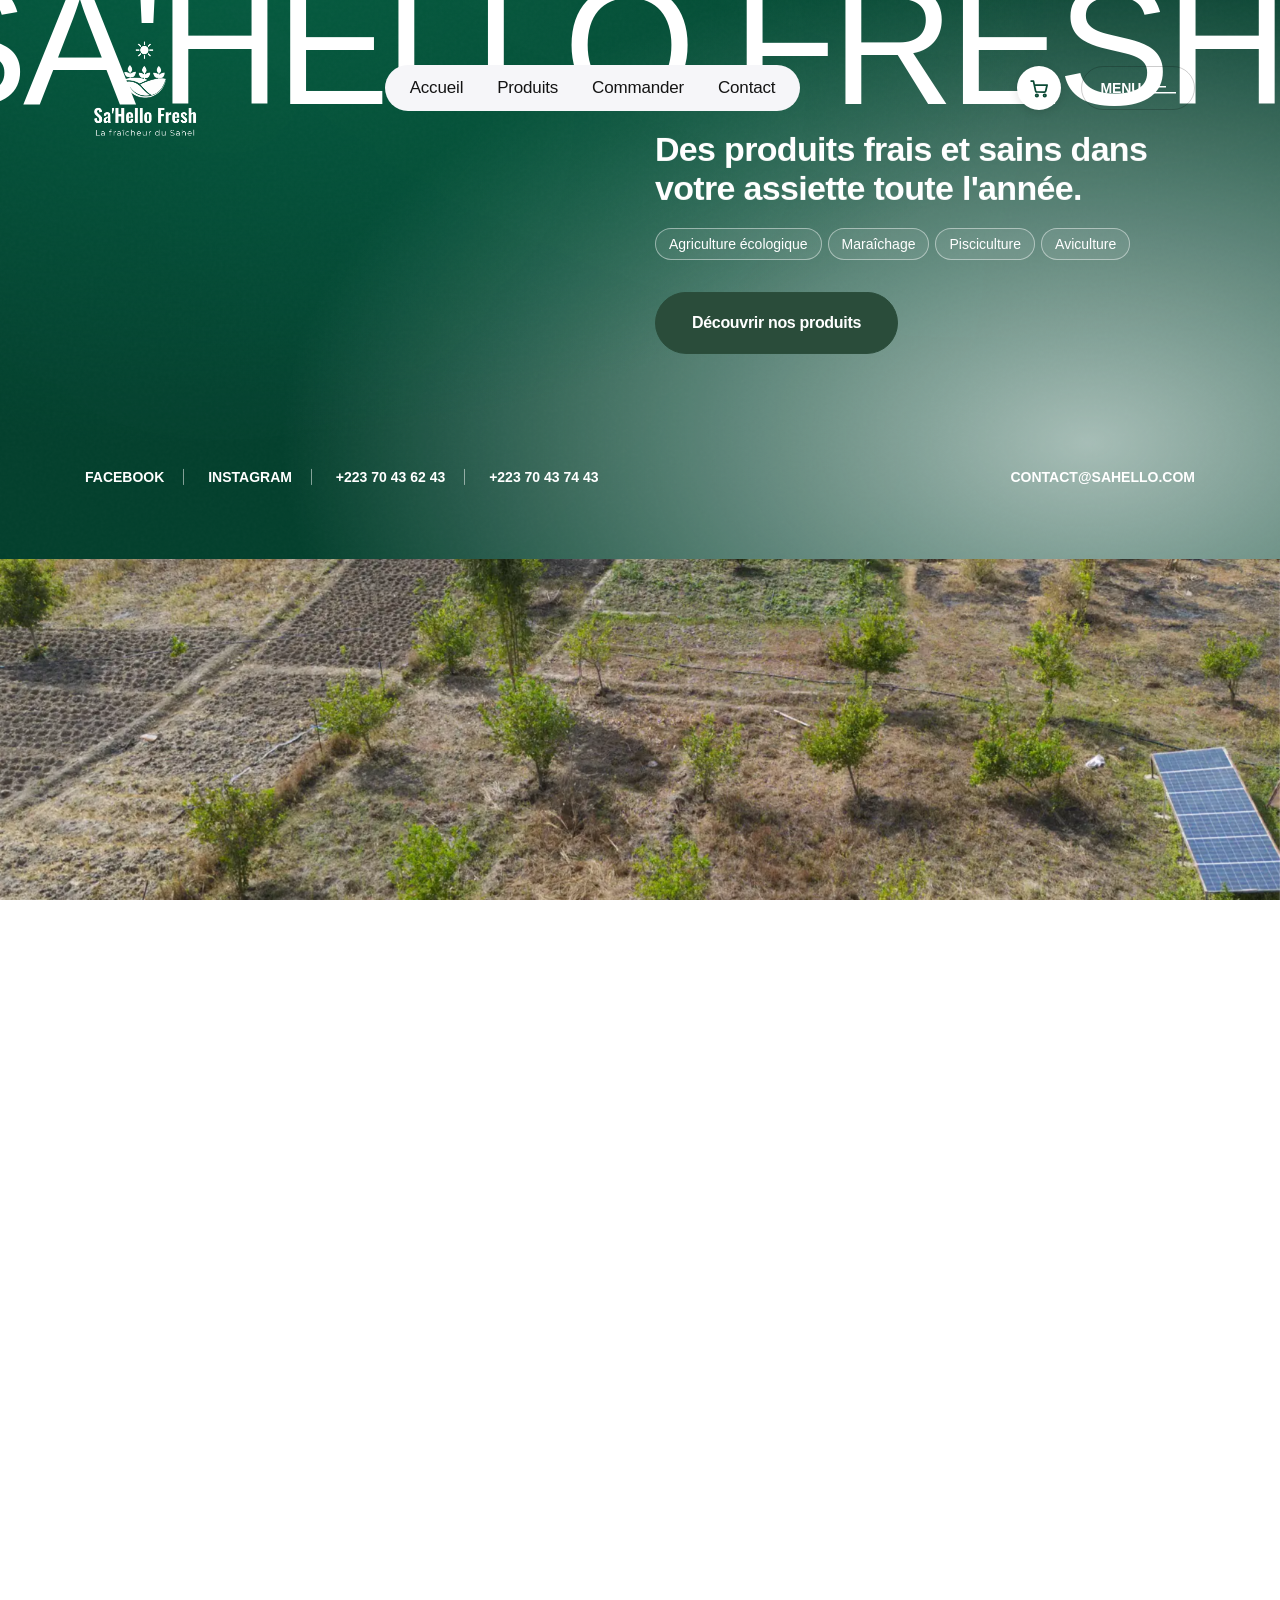
==== commit 64c28e26: "Animations du thème rétablies (projets, mosaïque, survol produits) avec images au bon format, sans é" ====
--- a/index.html
+++ b/index.html
@@ -530,68 +530,110 @@
                 <!-- banner area end -->
 
                 <!-- project area start -->
-                <section class="shx-section" id="nos-produits">
-                    <div class="container container-1230">
-                        <div class="shx-head">
-                            <div>
-                                <p class="shx-kicker">Nos activités</p>
-                                <h2 class="shx-h2">Ce que nous <span>produisons</span></h2>
-                                <p class="shx-intro">Agriculture écologique à Dio Ba. Légumes frais, volaille, poisson&nbsp;: des produits sains toute l'année.</p>
-                            </div>
-                            <a class="shx-btn contour" href="produits.html">Tous nos produits <svg viewBox="0 0 24 24" fill="none" stroke="currentColor" stroke-width="2" stroke-linecap="round" stroke-linejoin="round" aria-hidden="true"><path d="M5 12h14M13 6l6 6-6 6"/></svg></a>
-                        </div>
-                        <div class="shx-cards">
-                            <article class="shx-card">
-                                <a class="shx-card-img" href="produits.html"><img src="assetsahello/photos/carte-agriculture.webp" alt="Deux membres de l'équipe SA'HELLO devant un arbre fruitier" width="900" height="675" loading="lazy"></a>
-                                <div class="shx-card-body">
-                                    <h3 class="shx-card-title"><a href="produits.html">Agriculture</a></h3>
-                                    <p class="shx-card-text">Légumes, fruits et céréales</p>
-                                    
-                                    <a class="shx-card-link" href="produits.html">Découvrir <svg viewBox="0 0 24 24" fill="none" stroke="currentColor" stroke-width="2" stroke-linecap="round" stroke-linejoin="round" aria-hidden="true"><path d="M5 12h14M13 6l6 6-6 6"/></svg></a>
-                                </div>
-                            </article>
-                            <article class="shx-card">
-                                <a class="shx-card-img" href="produits.html"><img src="assetsahello/photos/carte-pisciculture.webp" alt="Bassin piscicole de la ferme SA'HELLO" width="900" height="675" loading="lazy"></a>
-                                <div class="shx-card-body">
-                                    <h3 class="shx-card-title"><a href="produits.html">Pisciculture</a></h3>
-                                    <p class="shx-card-text">Tilapias, poissons-chats — Frais ou fumé</p>
-                                    
-                                    <a class="shx-card-link" href="produits.html">Découvrir <svg viewBox="0 0 24 24" fill="none" stroke="currentColor" stroke-width="2" stroke-linecap="round" stroke-linejoin="round" aria-hidden="true"><path d="M5 12h14M13 6l6 6-6 6"/></svg></a>
-                                </div>
-                            </article>
-                            <article class="shx-card">
-                                <a class="shx-card-img" href="produits.html"><img src="assetsahello/photos/carte-elevage.webp" alt="Poussins de l'élevage SA'HELLO" width="900" height="675" loading="lazy"></a>
-                                <div class="shx-card-body">
-                                    <h3 class="shx-card-title"><a href="produits.html">Élevage</a></h3>
-                                    <p class="shx-card-text">Volaille fraîche et fumée, œufs et viande</p>
-                                    
-                                    <a class="shx-card-link" href="produits.html">Découvrir <svg viewBox="0 0 24 24" fill="none" stroke="currentColor" stroke-width="2" stroke-linecap="round" stroke-linejoin="round" aria-hidden="true"><path d="M5 12h14M13 6l6 6-6 6"/></svg></a>
-                                </div>
-                            </article>
-                        </div>
-                    </div>
-                </section>
+                <div class="design-project-area design-project-2-style pt-200 pb-60 title-box" id="nos-produits">
+                    <div class="container container-1680">
+                        <div class="design-project-title-wrap mb-140">
+                            <div class="row align-items-end">
+                                <div class="col-xl-9 col-lg-9 col-md-9">
+                                    <div class="design-project-title-box">
+                                        <h4 class="tp-section-title-dirtyline">
+                                            <span class="tp-text-right-scroll tp_text_invert_2">nos</span> <br>
+                                            <span class="tp_text_invert_2">produits</span>
+                                        </h4>
+                                        <p>
+                                            Agriculture écologique à Dio Ba.
+                                            Légumes frais, volaille, poisson :
+                                            des produits sains toute l'année.
+                                        </p>
+                                    </div>
+                                </div>
+                                <div class="col-xl-3 col-lg-3 col-md-3">
+                                    <div class="design-project-btn text-start text-md-end">
+                                        <a class="tp-btn-sky-border" href="produits.html">Tous nos produits</a>
+                                    </div>
+                                </div>
+                            </div>
+                        </div>
+                        <div class="design-project-item-wrap">
+                            <div class="design-project-item mb-120">
+                                <div class="row align-items-center">
+                                    <div class="col-xl-5 order-xl-0 order-1">
+                                        <div class="design-project-content">
+                                            <h4 class="design-project-title tp_reveal_anim"><a href="produits.html">Agriculture</a></h4>
+                                            <span class="tp_reveal_anim">Légumes, fruits et céréales</span>
+                                            <a class="tp-btn-sky-border height-50" href="produits.html">Découvrir</a>
+                                        </div>
+                                    </div>
+                                    <div class="col-xl-7 order-xl-1 order-0">
+                                        <div class="design-project-thumb item-1 text-end">
+                                            <img src="assetsahello/photos/agriculture.webp" alt="Cultures de la ferme SA'HELLO" width="1400" height="764" loading="lazy">
+                                        </div>
+                                    </div>
+                                </div>
+                            </div>
+                            <div class="design-project-item mb-120">
+                                <div class="row align-items-center">
+                                    <div class="col-xl-7">
+                                        <div class="design-project-thumb item-2">
+                                            <img src="assetsahello/photos/pisciculture.webp" alt="Bassin piscicole SA'HELLO" width="1400" height="764" loading="lazy">
+                                        </div>
+                                    </div>
+                                    <div class="col-xl-5">
+                                        <div class="design-project-content sh-pisci">
+                                            <h4 class="design-project-title tp_reveal_anim"><a href="produits.html">Pisciculture</a></h4>
+                                            <span class="tp_reveal_anim">Tilapias, poissons-chats — Frais ou fumé</span>
+                                            <a class="tp-btn-sky-border height-50" href="produits.html">Découvrir</a>
+                                        </div>
+                                    </div>
+                                </div>
+                            </div>
+                            <div class="design-project-item mb-120">
+                                <div class="row align-items-center">
+                                    <div class="col-xl-5 order-xl-0 order-1">
+                                        <div class="design-project-content">
+                                                <h4 class="design-project-title tp_reveal_anim"><a href="produits.html">Élevage</a></h4>
+                                            <span class="tp_reveal_anim">Volaille fraîche et fumée, œufs et viande</span>
+                                            <a class="tp-btn-sky-border height-50" href="produits.html">Découvrir</a>
+                                        </div>
+                                    </div>
+                                    <div class="col-xl-7 order-xl-1 order-0">
+                                        <div class="design-project-thumb item-1 text-end">
+                                            <img src="assetsahello/photos/elevage.webp" alt="Poussins de l'élevage SA'HELLO" width="1400" height="764" loading="lazy">
+                                        </div>
+                                    </div>
+                                </div>
+                            </div>
+                        </div>
+                    </div>
+                </div>
                 <!-- project area end -->
 
-                <!-- galerie start -->
-                <section class="shx-section creme" id="la-ferme">
-                    <div class="container container-1230">
-                        <div class="shx-head">
-                            <div>
-                                <p class="shx-kicker">La ferme</p>
-                                <h2 class="shx-h2">La ferme <span>en images</span></h2>
-                            </div>
-                        </div>
-                        <div class="shx-galerie">
-                            <figure class="grand"><img src="assetsahello/photos/galerie-ferme.webp" alt="La ferme SA'HELLO à Dio Ba vue du ciel" loading="lazy"><figcaption>Dio Ba, vue du ciel</figcaption></figure>
-                            <figure><img src="assetsahello/photos/galerie-equipe.webp" alt="L'équipe SA'HELLO" loading="lazy"><figcaption>L'équipe</figcaption></figure>
-                            <figure><img src="assetsahello/photos/galerie-bissap.webp" alt="Bissap de la ferme" loading="lazy"><figcaption>Bissap</figcaption></figure>
-                            <figure><img src="assetsahello/photos/galerie-volaille.webp" alt="Un membre de l'équipe avec une poule" loading="lazy"><figcaption>Élevage</figcaption></figure>
-                            <figure><img src="assetsahello/photos/galerie-papayes.webp" alt="Papayes de la ferme" loading="lazy"><figcaption>Papayes</figcaption></figure>
-                        </div>
-                    </div>
-                </section>
-                <!-- galerie end -->
+                <!-- video area start -->
+                <div class="tp-video-area black-bg fix">
+                    <div class="container-fluid p-0">
+                        <div class="tp-video-thumb-wrap">
+                            <div class="tp-video-thumb d-none d-xl-block">
+                                <img src="assetsahello/photos/mosaique-1.webp" alt="Bissap de la ferme" width="1800" height="982" loading="lazy">
+                            </div>
+                            <div class="tp-video-thumb mb-25">
+                                <img src="assetsahello/photos/mosaique-2.webp" alt="L'équipe SA'HELLO" width="1800" height="982" loading="lazy">
+                            </div>
+                            <div class="tp-video-thumb d-none d-xl-block mb-25">
+                                <img src="assetsahello/photos/mosaique-3.webp" alt="Poules et poussins" width="1800" height="982" loading="lazy">
+                            </div>
+                            <div class="tp-video-thumb d-none d-xl-block mb-25">
+                                <img src="assetsahello/photos/mosaique-4.webp" alt="Papayes de la ferme" width="1800" height="982" loading="lazy">
+                            </div>
+                            <div class="tp-video-thumb d-none d-xl-block">
+                                <img src="assetsahello/photos/mosaique-5.webp" alt="Bananes de la ferme" width="1800" height="982" loading="lazy">
+                            </div>
+                            <div class="tp-video-thumb d-none d-xl-block">
+                                <img src="assetsahello/photos/mosaique-6.webp" alt="Bassin piscicole" width="1800" height="982" loading="lazy">
+                            </div>
+                        </div>
+                    </div>
+                </div>
+                <!-- video area end -->
 
                 <!-- qui sommes-nous start -->
                 <section class="sh-about" id="qui-sommes-nous">
--- a/assets/css/sahello.css
+++ b/assets/css/sahello.css
@@ -115,3 +115,14 @@
 @media (max-width: 1199px) {
   .tp-portfolio-masonry-header-green { padding-top: 190px !important; }
 }
+
+/* Images des blocs animés du thème : la hauteur suit la largeur (jamais d'étirement). */
+.tp-video-thumb img,
+.tp-portfolio-masonry-grid-thumb img,
+.design-project-thumb img { height: auto !important; }
+
+/* Mobile : les images des blocs Agriculture / Pisciculture / Élevage prennent toute la largeur. */
+@media (max-width: 1199px) {
+  .design-project-thumb { text-align: left !important; }
+  .design-project-thumb img { width: 100% !important; max-width: 100% !important; border-radius: 20px; }
+}
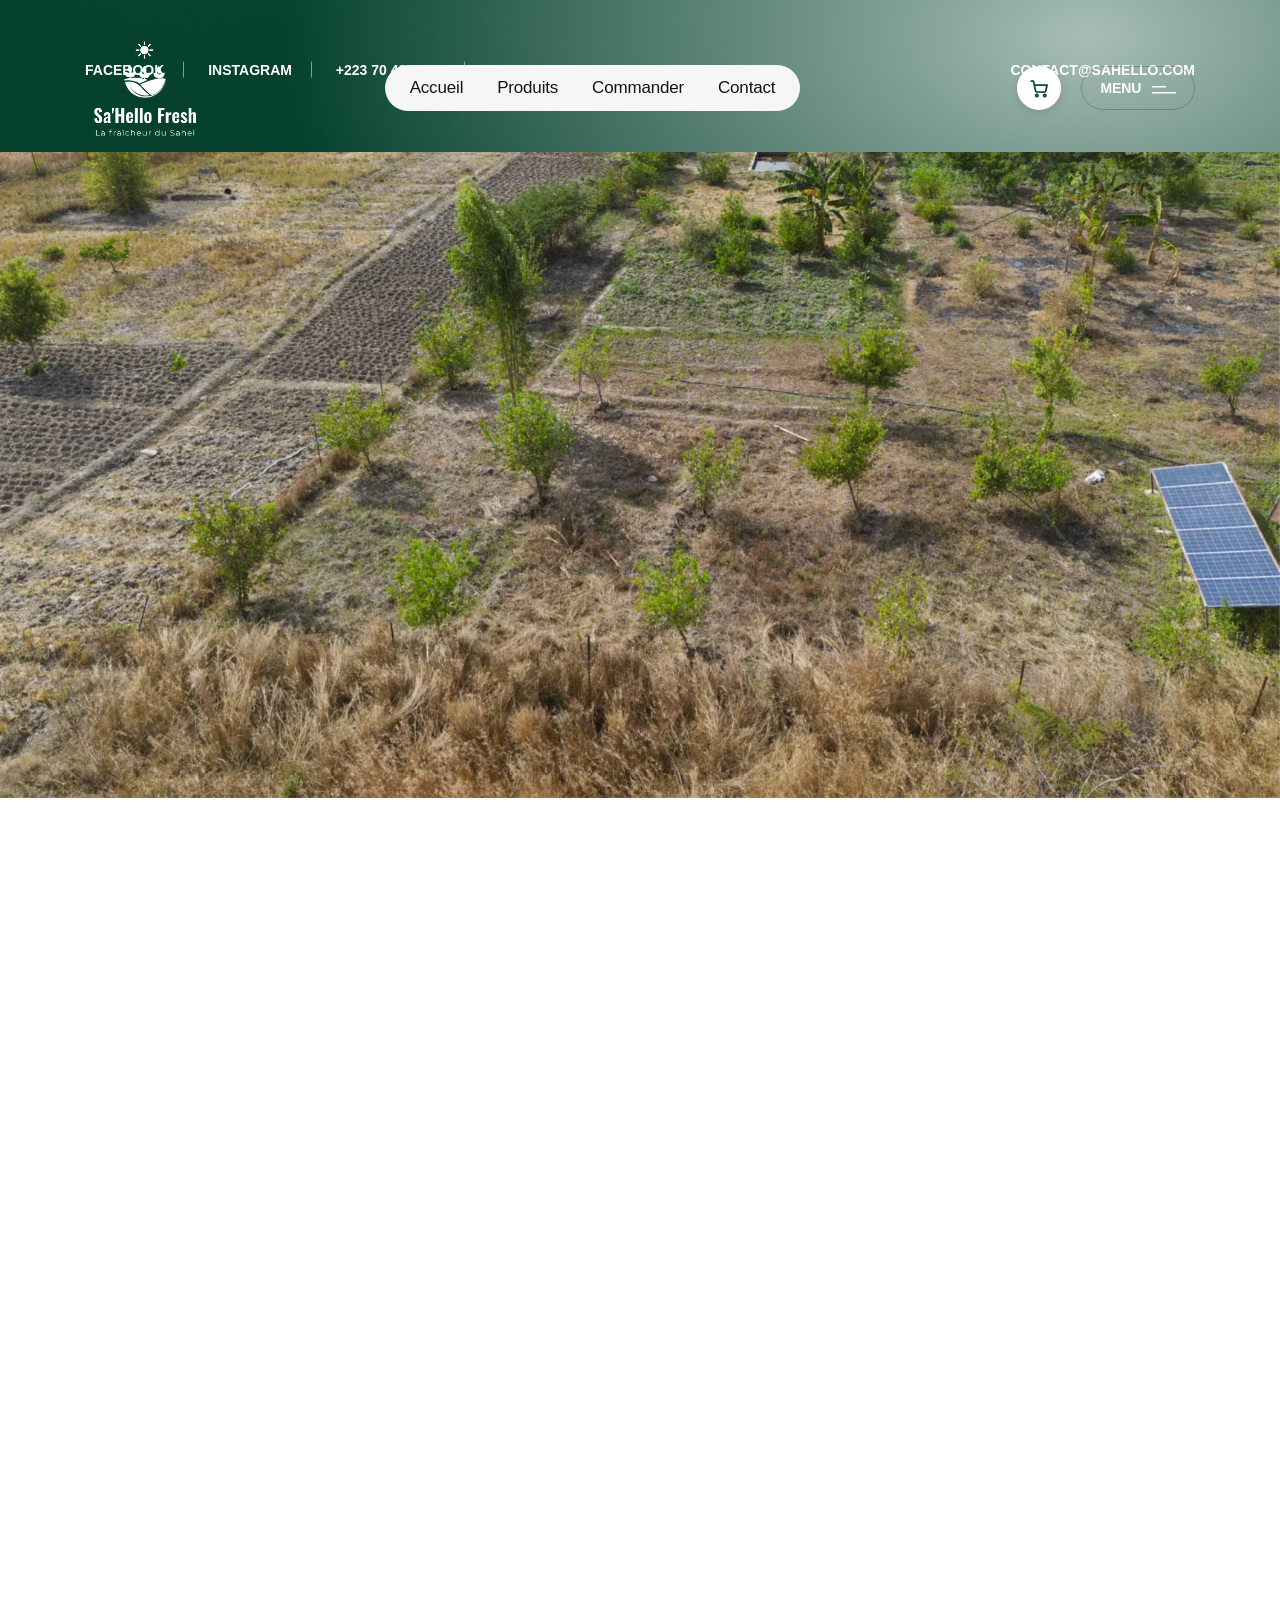
==== commit 5885a345: "Mosaïque : retour aux images d'origine ; CSS/JS du site versionnés pour contourner le cache Co-Autho" ====
--- a/index.html
+++ b/index.html
@@ -212,8 +212,8 @@
         }
     </style>
 
-    <link rel="stylesheet" href="assets/css/panier.css">
-    <link rel="stylesheet" href="assets/css/sahello.css">
+    <link rel="stylesheet" href="assets/css/panier.css?v=20261125">
+    <link rel="stylesheet" href="assets/css/sahello.css?v=20261125">
 </head>
 
 <body class="tp-magic-cursor">
@@ -613,22 +613,22 @@
                     <div class="container-fluid p-0">
                         <div class="tp-video-thumb-wrap">
                             <div class="tp-video-thumb d-none d-xl-block">
-                                <img src="assetsahello/photos/mosaique-1.webp" alt="Bissap de la ferme" width="1800" height="982" loading="lazy">
+                                <img src="assetsahello/photos/ancien-19.webp" alt="SA'HELLO">
                             </div>
                             <div class="tp-video-thumb mb-25">
-                                <img src="assetsahello/photos/mosaique-2.webp" alt="L'équipe SA'HELLO" width="1800" height="982" loading="lazy">
+                                <img src="assetsahello/photos/ancien-banner3.webp" alt="SA'HELLO">
                             </div>
                             <div class="tp-video-thumb d-none d-xl-block mb-25">
-                                <img src="assetsahello/photos/mosaique-3.webp" alt="Poules et poussins" width="1800" height="982" loading="lazy">
+                                <img src="assetsahello/photos/ancien-avi4.webp" alt="SA'HELLO">
                             </div>
                             <div class="tp-video-thumb d-none d-xl-block mb-25">
-                                <img src="assetsahello/photos/mosaique-4.webp" alt="Papayes de la ferme" width="1800" height="982" loading="lazy">
+                                <img src="assetsahello/photos/ancien-beur3.webp" alt="SA'HELLO">
                             </div>
                             <div class="tp-video-thumb d-none d-xl-block">
-                                <img src="assetsahello/photos/mosaique-5.webp" alt="Bananes de la ferme" width="1800" height="982" loading="lazy">
+                                <img src="assetsahello/photos/ancien-33.webp" alt="SA'HELLO">
                             </div>
                             <div class="tp-video-thumb d-none d-xl-block">
-                                <img src="assetsahello/photos/mosaique-6.webp" alt="Bassin piscicole" width="1800" height="982" loading="lazy">
+                                <img src="assetsahello/photos/ancien-pisc1.webp" alt="SA'HELLO">
                             </div>
                         </div>
                     </div>
@@ -973,7 +973,7 @@
     <!-- JS here -->
     <!-- JS here -->
 
-    <script src="assets/js/panier.js"></script>
+    <script src="assets/js/panier.js?v=20261125"></script>
     <script>
         /* Qui sommes-nous : « Lire la suite » */
         (function () {
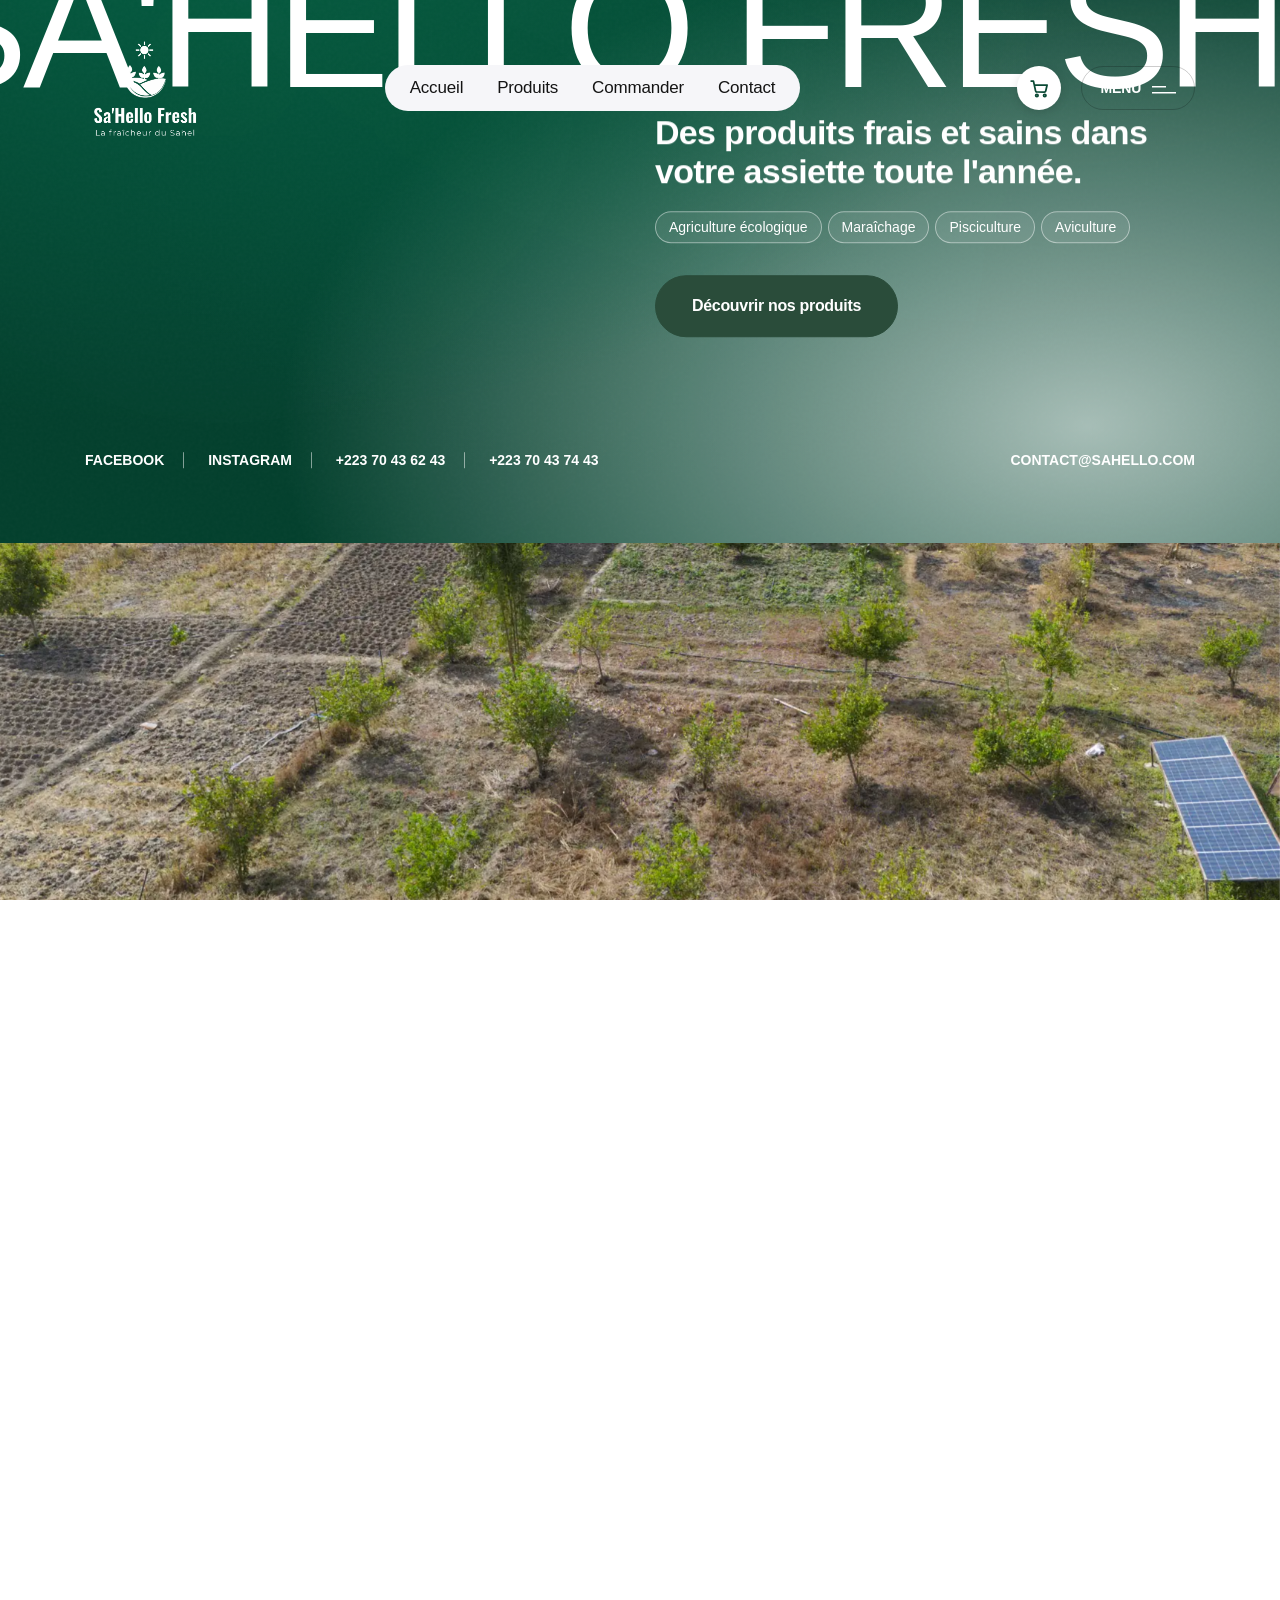
==== commit 9d520b00: "Nouvelles photos : bassins (Produits > Pisciculture) et travail au champ (Accueil > Agriculture) Co-" ====
--- a/index.html
+++ b/index.html
@@ -566,7 +566,7 @@
                                     </div>
                                     <div class="col-xl-7 order-xl-1 order-0">
                                         <div class="design-project-thumb item-1 text-end">
-                                            <img src="assetsahello/photos/agriculture.webp" alt="Cultures de la ferme SA'HELLO" width="1400" height="764" loading="lazy">
+                                            <img src="assetsahello/photos/agriculture-champ.webp" alt="Un membre de l'équipe au travail dans les cultures" width="1400" height="764" loading="lazy">
                                         </div>
                                     </div>
                                 </div>
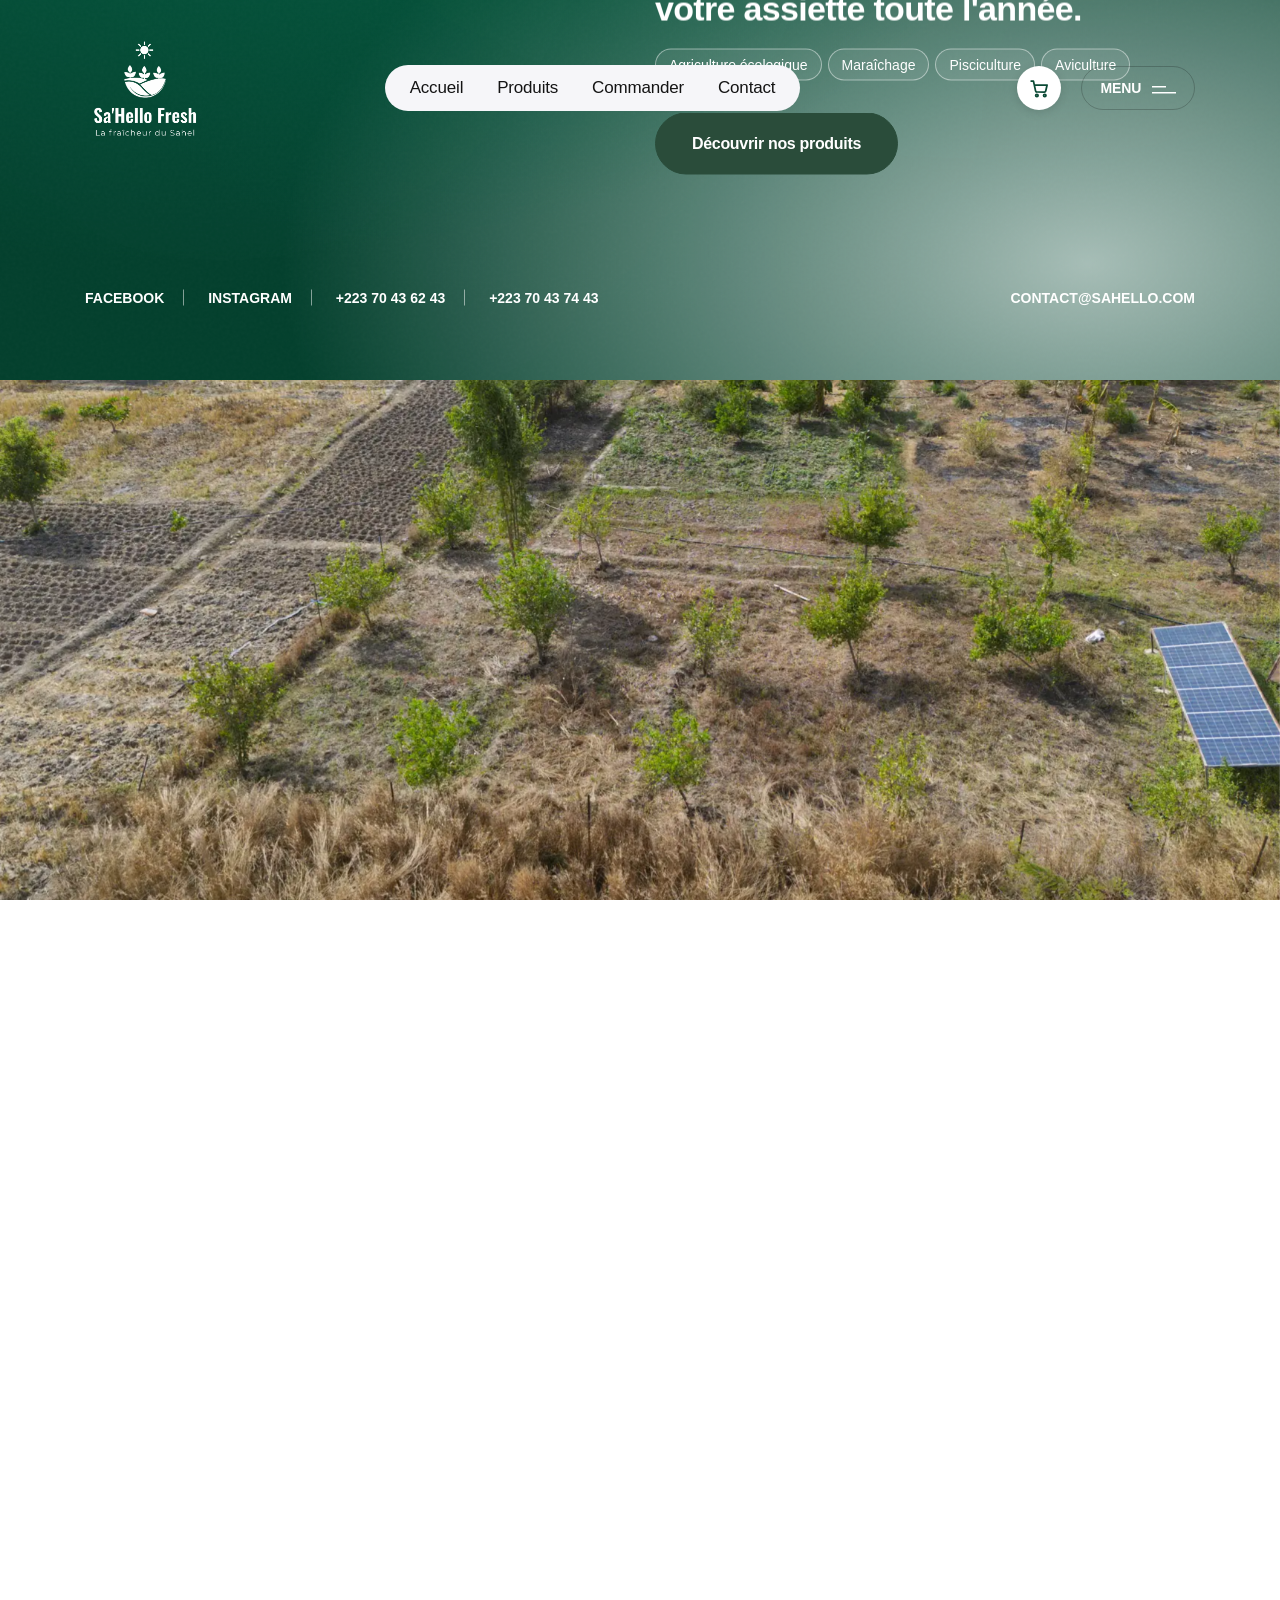
==== commit a2092bcc: "Accueil : photo des bassins pour Pisciculture Co-Authored-By: Claude Opus 5.5 <noreply@anthropic.com" ====
--- a/index.html
+++ b/index.html
@@ -575,7 +575,7 @@
                                 <div class="row align-items-center">
                                     <div class="col-xl-7">
                                         <div class="design-project-thumb item-2">
-                                            <img src="assetsahello/photos/pisciculture.webp" alt="Bassin piscicole SA'HELLO" width="1400" height="764" loading="lazy">
+                                            <img src="assetsahello/photos/produit-pisciculture-bassin.webp" alt="Bassins piscicoles de SA'HELLO" width="948" height="518" loading="lazy">
                                         </div>
                                     </div>
                                     <div class="col-xl-5">
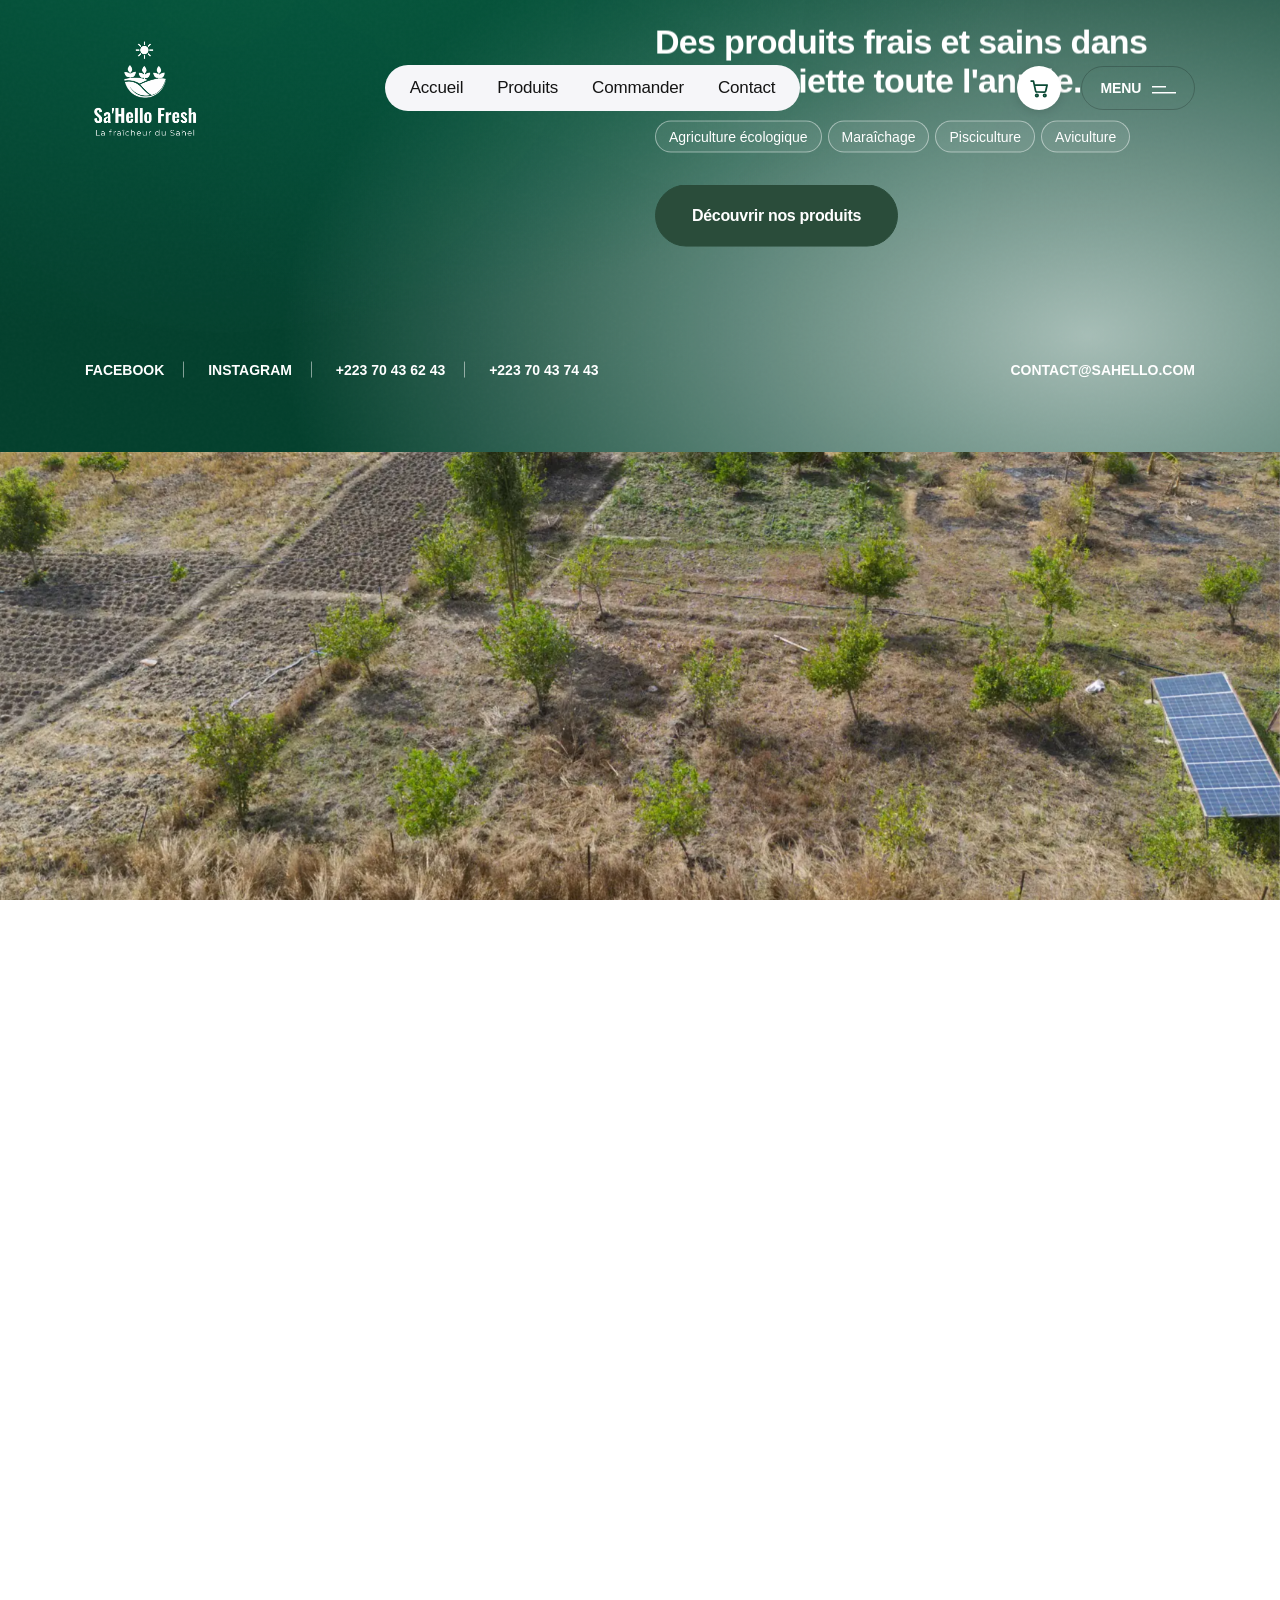
==== commit 58a28fe5: "Accueil : photo des bassins dans « Nos activités » (Pisciculture) Co-Authored-By: Claude Opus 5.5 <n" ====
--- a/index.html
+++ b/index.html
@@ -785,7 +785,7 @@
                                                 <button class="accordion-buttons collapsed" type="button" data-bs-toggle="collapse" data-bs-target="#collapseTwo" aria-expanded="false" aria-controls="collapseTwo">
                                                     <span>[ 02 ]</span>
                                                     <i>Pisciculture</i>
-                                                    <img class="design-service-img d-none d-md-block" src="assetsahello/photos/service-pisciculture.webp" loading="lazy" alt="Pisciculture SA'HELLO">
+                                                    <img class="design-service-img d-none d-md-block" src="assetsahello/photos/service-pisciculture-bassin.webp" loading="lazy" alt="Pisciculture SA'HELLO">
                                                 </button>
                                             </h2>
                                             <div id="collapseTwo" class="accordion-collapse collapse" data-bs-parent="#accordionExample">
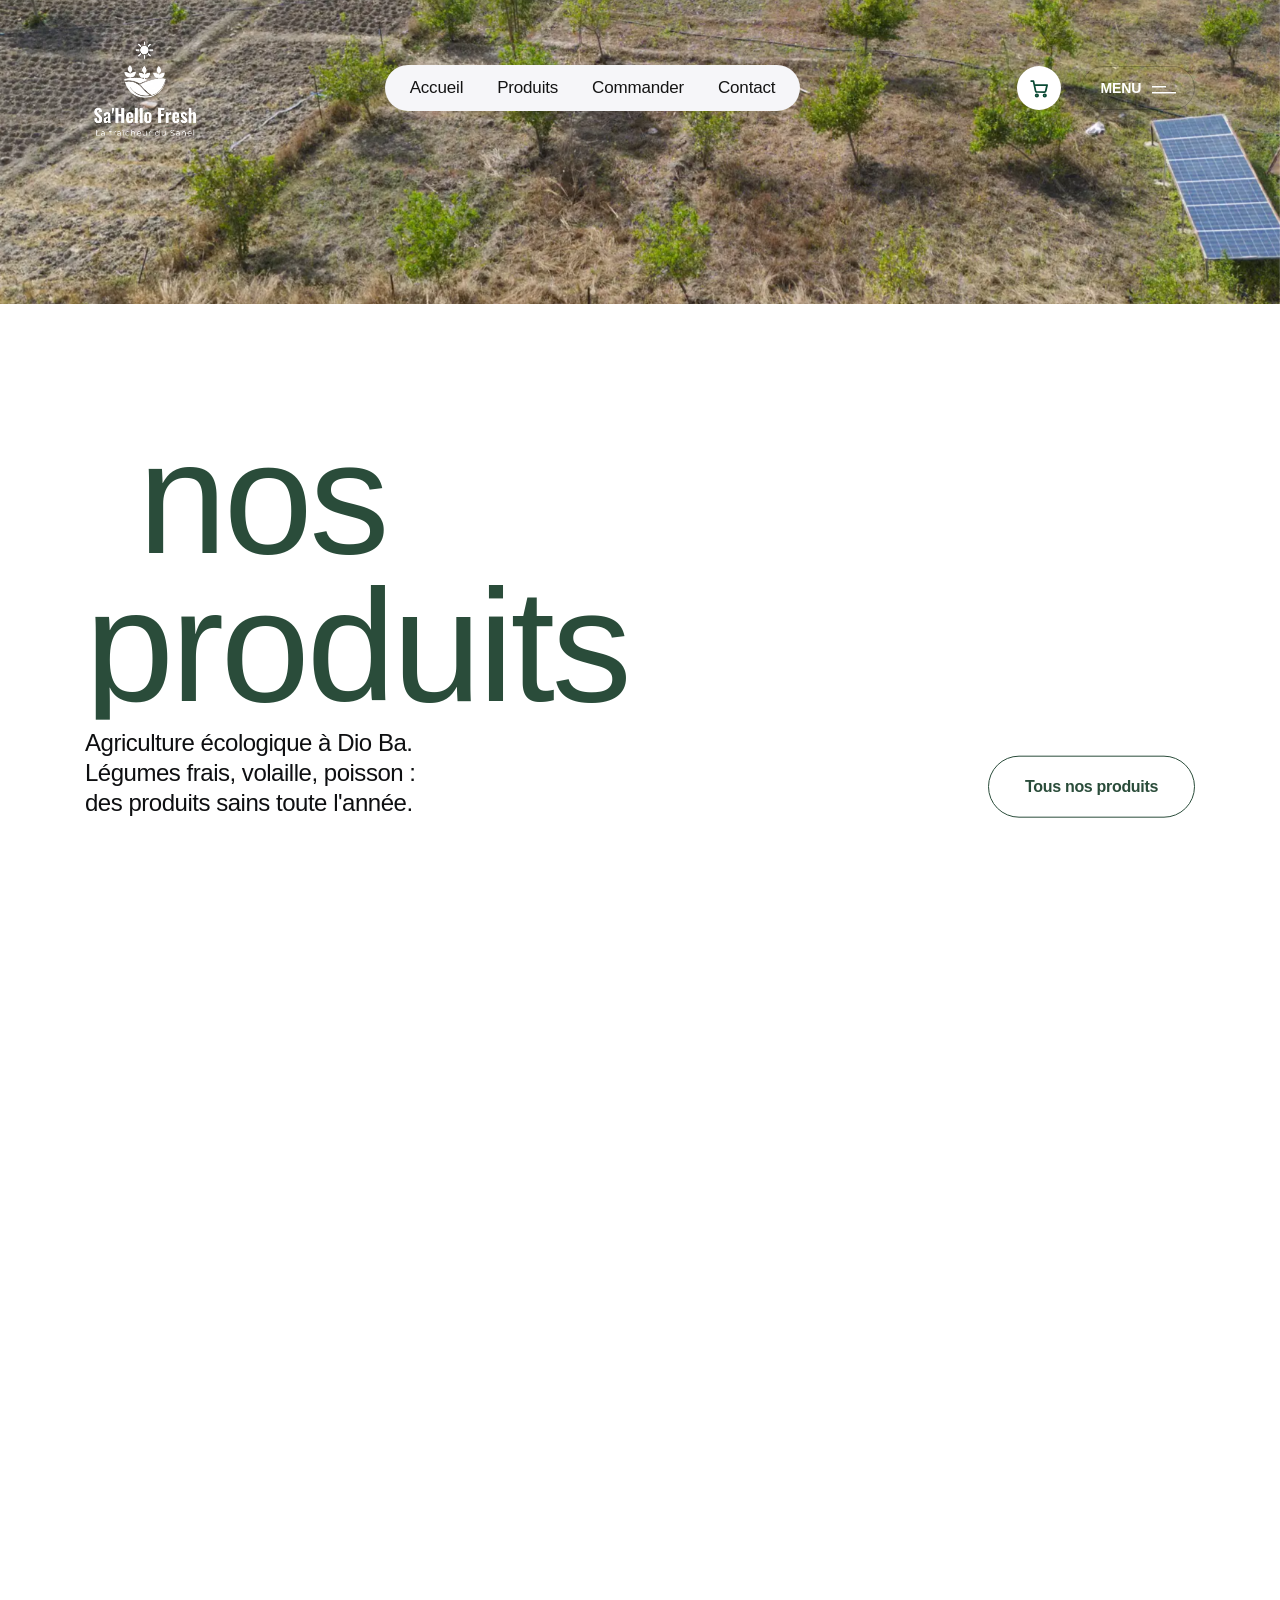
==== commit b256ef8f: "Numéros : +223 72 70 79 14 et +223 66 26 00 20 ; WhatsApp (commandes et contact) sur le 66 26 00 20 " ====
--- a/index.html
+++ b/index.html
@@ -301,8 +301,8 @@
                     <h4 class="tp-offcanvas-2-right-info-title">Nous contacter</h4>
                     <div class="tp-offcanvas-2-right-info-item">
                         <label class="mb-10">Téléphone</label>
-                        <a class="tp-line-white" href="tel:+22370436243">+223 70 43 62 43</a><br>
-                        <a class="tp-line-white" href="tel:+22370437443">+223 70 43 74 43</a>
+                        <a class="tp-line-white" href="tel:+22372707914">+223 72 70 79 14</a><br>
+                        <a class="tp-line-white" href="tel:+22366260020">+223 66 26 00 20</a>
                     </div>
                     <div class="tp-offcanvas-2-right-info-item">
                         <label class="mb-10">Email</label>
@@ -505,8 +505,8 @@
                                         <div class="design-hero-social">
                                             <a href="#">Facebook</a>
                                             <a href="#">Instagram</a>
-                                            <a href="tel:+22370436243">+223 70 43 62 43</a>
-                                            <a href="tel:+22370437443">+223 70 43 74 43</a>
+                                            <a href="tel:+22372707914">+223 72 70 79 14</a>
+                                            <a href="tel:+22366260020">+223 66 26 00 20</a>
                                         </div>
                                     </div>
                                     <div class="col-xl-6 col-lg-6 col-md-6 tp_fade_anim" data-delay=".5" data-on-scroll="3">
@@ -891,8 +891,8 @@
                                                 <div class="design-footer-widget design-footer-col-2">
                                                     <h4 class="design-footer-widget-title sm">Appelez-nous</h4>
                                                     <div class="design-footer-widget-info">
-                                                        <a class="tp-line-white" href="tel:+22370436243">+223 70 43 62 43</a><br>
-                        <a class="tp-line-white" href="tel:+22370437443">+223 70 43 74 43</a>
+                                                        <a class="tp-line-white" href="tel:+22372707914">+223 72 70 79 14</a><br>
+                        <a class="tp-line-white" href="tel:+22366260020">+223 66 26 00 20</a>
                                                     </div>
                                                 </div>
                                             </div>
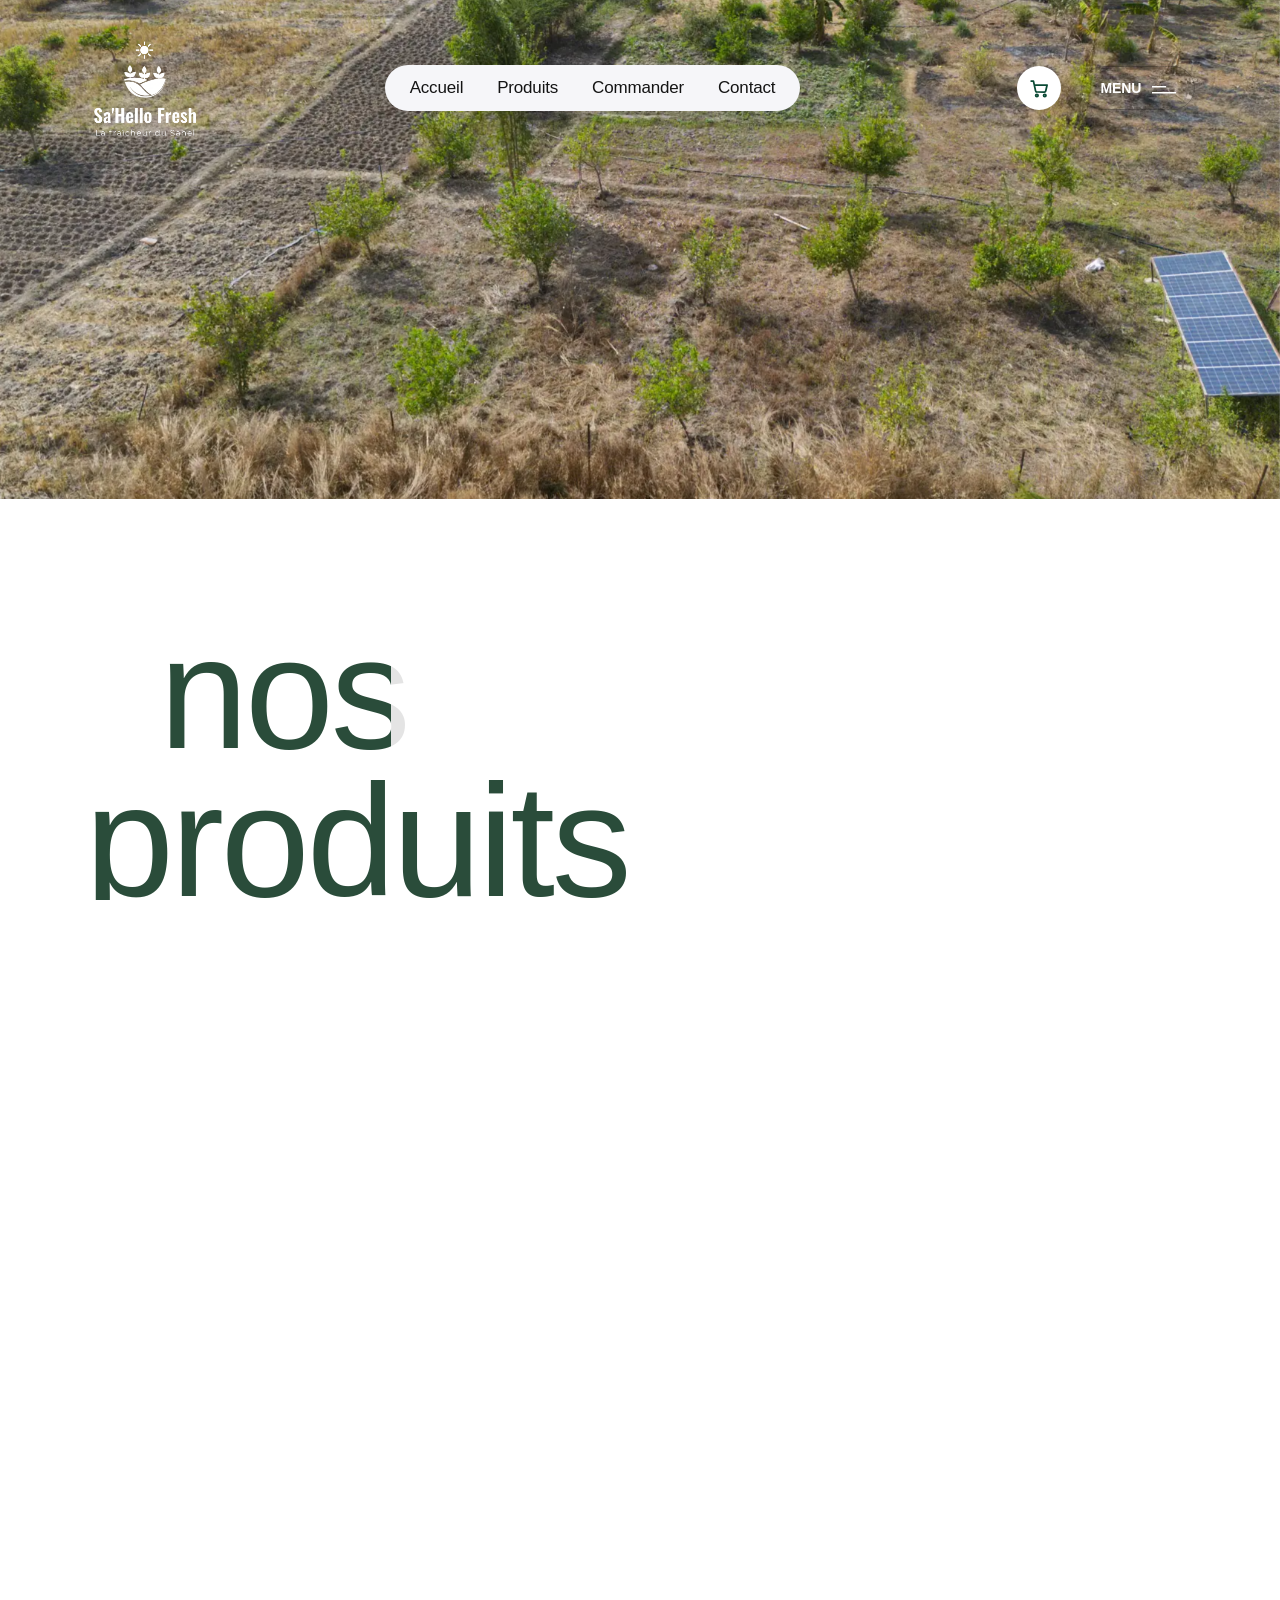
==== commit 99bfb43c: "Numéro WhatsApp (66 26 00 20) en premier partout, bouton Appelez-nous inclus Co-Authored-By: Claude " ====
--- a/index.html
+++ b/index.html
@@ -301,8 +301,8 @@
                     <h4 class="tp-offcanvas-2-right-info-title">Nous contacter</h4>
                     <div class="tp-offcanvas-2-right-info-item">
                         <label class="mb-10">Téléphone</label>
-                        <a class="tp-line-white" href="tel:+22372707914">+223 72 70 79 14</a><br>
-                        <a class="tp-line-white" href="tel:+22366260020">+223 66 26 00 20</a>
+                        <a class="tp-line-white" href="tel:+22366260020">+223 66 26 00 20</a><br>
+                        <a class="tp-line-white" href="tel:+22372707914">+223 72 70 79 14</a>
                     </div>
                     <div class="tp-offcanvas-2-right-info-item">
                         <label class="mb-10">Email</label>
@@ -505,8 +505,8 @@
                                         <div class="design-hero-social">
                                             <a href="#">Facebook</a>
                                             <a href="#">Instagram</a>
+                                            <a href="tel:+22366260020">+223 66 26 00 20</a>
                                             <a href="tel:+22372707914">+223 72 70 79 14</a>
-                                            <a href="tel:+22366260020">+223 66 26 00 20</a>
                                         </div>
                                     </div>
                                     <div class="col-xl-6 col-lg-6 col-md-6 tp_fade_anim" data-delay=".5" data-on-scroll="3">
@@ -891,8 +891,8 @@
                                                 <div class="design-footer-widget design-footer-col-2">
                                                     <h4 class="design-footer-widget-title sm">Appelez-nous</h4>
                                                     <div class="design-footer-widget-info">
-                                                        <a class="tp-line-white" href="tel:+22372707914">+223 72 70 79 14</a><br>
-                        <a class="tp-line-white" href="tel:+22366260020">+223 66 26 00 20</a>
+                                                        <a class="tp-line-white" href="tel:+22366260020">+223 66 26 00 20</a><br>
+                        <a class="tp-line-white" href="tel:+22372707914">+223 72 70 79 14</a>
                                                     </div>
                                                 </div>
                                             </div>
